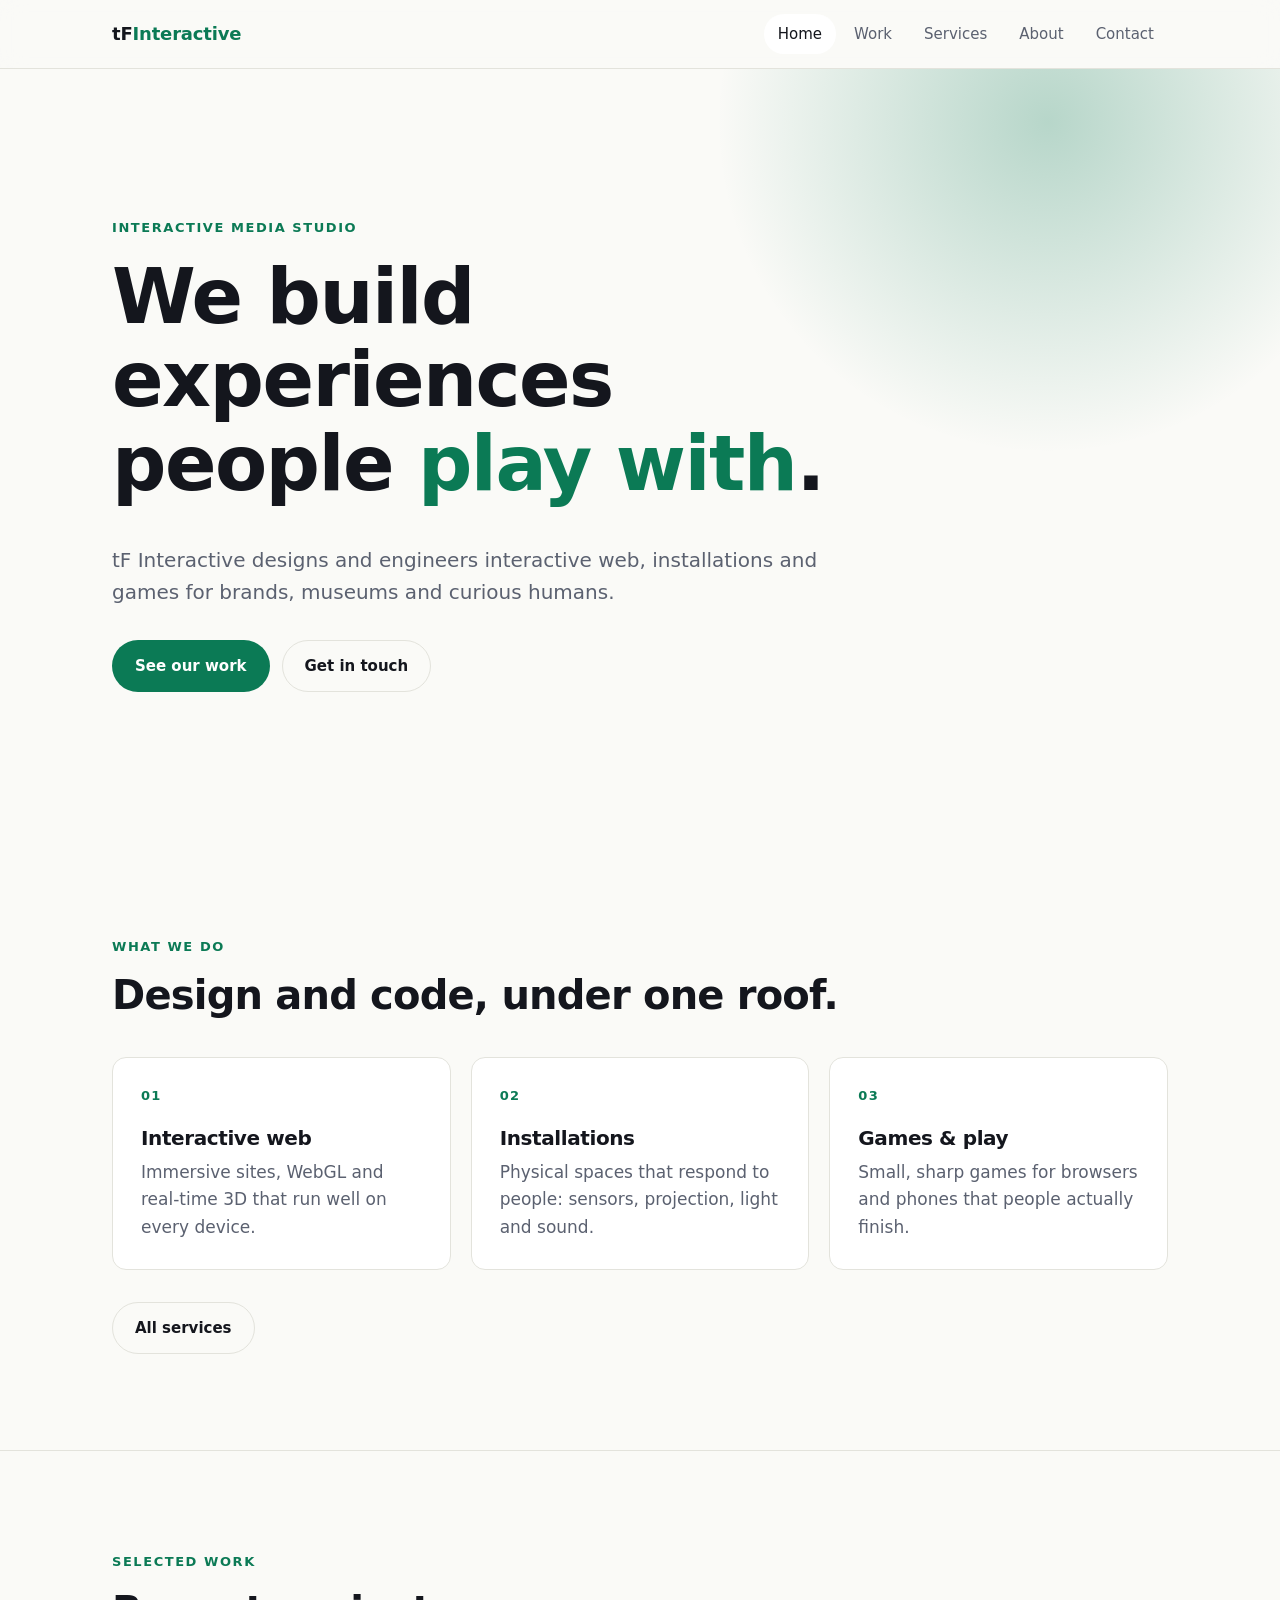
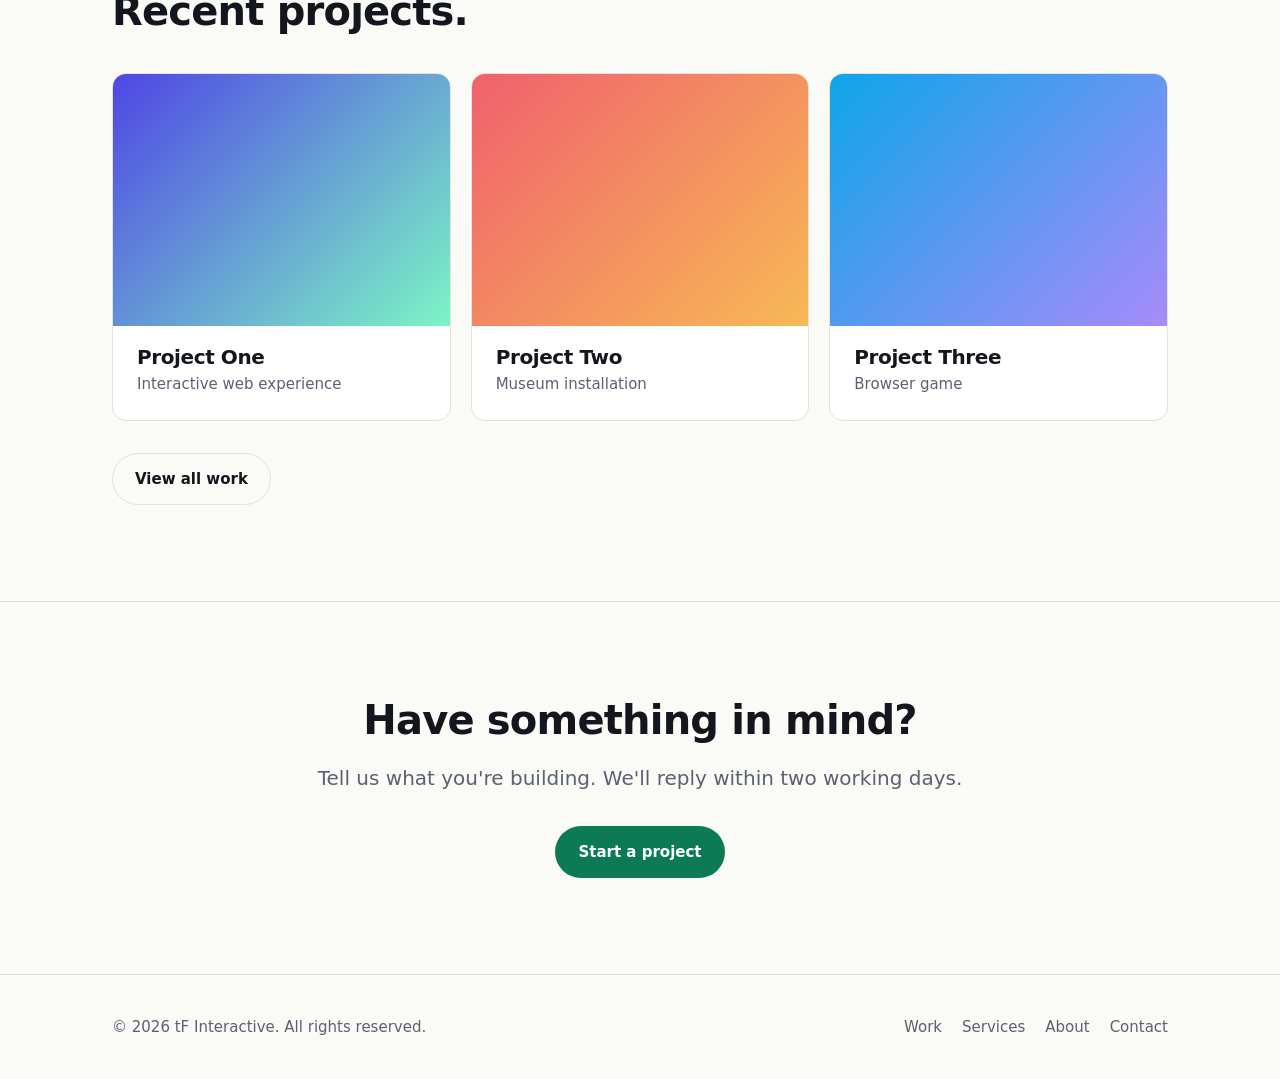
==== index.html @ cb9903c8 "Add five-page static website shell for interactive media company Home, Work, Services, About and Con" ====
<!DOCTYPE html>
<html lang="en">
<head>
  <meta charset="utf-8">
  <meta name="viewport" content="width=device-width, initial-scale=1">
  <title>Home — tF Interactive</title>
  <meta name="description" content="An interactive media studio building web, installation and game experiences.">
  <meta name="color-scheme" content="dark light">
  <link rel="stylesheet" href="css/styles.css">
  <script src="js/main.js" defer></script>
</head>
<body>
  <a class="skip-link" href="#main">Skip to content</a>

  <header class="site-header">
    <div class="container header-inner">
      <a class="brand" href="index.html">tF<span>Interactive</span></a>
      <button class="nav-toggle" type="button" aria-expanded="false" aria-controls="site-nav" aria-label="Toggle menu">
        <span></span><span></span>
      </button>
      <nav id="site-nav" class="site-nav" aria-label="Primary">
        <a href="index.html" aria-current="page">Home</a>
        <a href="work.html">Work</a>
        <a href="services.html">Services</a>
        <a href="about.html">About</a>
        <a href="contact.html">Contact</a>
      </nav>
    </div>
  </header>

  <main id="main">
    <section class="hero">
      <div class="container">
        <span class="eyebrow">Interactive media studio</span>
        <h1>We build experiences people <em>play with</em>.</h1>
        <p class="lead">tF Interactive designs and engineers interactive web, installations and games for brands, museums and curious humans.</p>
        <div class="btn-row">
          <a class="btn" href="work.html">See our work</a>
          <a class="btn btn-ghost" href="contact.html">Get in touch</a>
        </div>
      </div>
    </section>

    <section class="section">
      <div class="container">
        <span class="eyebrow">What we do</span>
        <h2>Design and code, under one roof.</h2>
        <div class="grid">
          <article class="card reveal">
            <span class="num">01</span>
            <h3>Interactive web</h3>
            <p class="muted">Immersive sites, WebGL and real-time 3D that run well on every device.</p>
          </article>
          <article class="card reveal">
            <span class="num">02</span>
            <h3>Installations</h3>
            <p class="muted">Physical spaces that respond to people: sensors, projection, light and sound.</p>
          </article>
          <article class="card reveal">
            <span class="num">03</span>
            <h3>Games &amp; play</h3>
            <p class="muted">Small, sharp games for browsers and phones that people actually finish.</p>
          </article>
        </div>
        <div class="btn-row">
          <a class="btn btn-ghost" href="services.html">All services</a>
        </div>
      </div>
    </section>

    <section class="section">
      <div class="container">
        <span class="eyebrow">Selected work</span>
        <h2>Recent projects.</h2>
        <div class="grid">
          <a class="project reveal" href="#" data-category="web">
            <div class="project-thumb" style="--c1: #4f46e5; --c2: #7cf5c4"></div>
            <div class="project-body">
              <h3>Project One</h3>
              <p>Interactive web experience</p>
            </div>
          </a>
          <a class="project reveal" href="#" data-category="installation">
            <div class="project-thumb" style="--c1: #f0616d; --c2: #f7b955"></div>
            <div class="project-body">
              <h3>Project Two</h3>
              <p>Museum installation</p>
            </div>
          </a>
          <a class="project reveal" href="#" data-category="games">
            <div class="project-thumb" style="--c1: #0ea5e9; --c2: #a78bfa"></div>
            <div class="project-body">
              <h3>Project Three</h3>
              <p>Browser game</p>
            </div>
          </a>
        </div>
        <div class="btn-row">
          <a class="btn btn-ghost" href="work.html">View all work</a>
        </div>
      </div>
    </section>

    <section class="section cta">
      <div class="container reveal">
        <h2>Have something in mind?</h2>
        <p class="lead">Tell us what you're building. We'll reply within two working days.</p>
        <div class="btn-row">
          <a class="btn" href="contact.html">Start a project</a>
        </div>
      </div>
    </section>
  </main>

  <footer class="site-footer">
    <div class="container footer-inner">
      <span>&copy; <span data-year>2026</span> tF Interactive. All rights reserved.</span>
      <nav class="footer-links" aria-label="Footer">
        <a href="work.html">Work</a>
        <a href="services.html">Services</a>
        <a href="about.html">About</a>
        <a href="contact.html">Contact</a>
      </nav>
    </div>
  </footer>
</body>
</html>
---- css/styles.css ----
/* ---------- Tokens ---------- */
:root {
  --bg: #0b0c10;
  --surface: #14161d;
  --border: #262a36;
  --text: #eceef4;
  --muted: #9aa1b2;
  --accent: #7cf5c4;
  --accent-ink: #06261a;
  --radius: 14px;
  --max: 1120px;
  --gutter: clamp(1rem, 4vw, 2rem);
  --font: system-ui, -apple-system, "Segoe UI", Roboto, "Helvetica Neue", Arial, sans-serif;
}

@media (prefers-color-scheme: light) {
  :root {
    --bg: #fafaf7;
    --surface: #ffffff;
    --border: #e3e3dc;
    --text: #14161d;
    --muted: #5b6170;
    --accent: #0b7a55;
    --accent-ink: #ffffff;
  }
}

/* ---------- Base ---------- */
*,
*::before,
*::after { box-sizing: border-box; }

html { scroll-behavior: smooth; }

body {
  margin: 0;
  min-height: 100vh;
  display: flex;
  flex-direction: column;
  background: var(--bg);
  color: var(--text);
  font-family: var(--font);
  font-size: 1.0625rem;
  line-height: 1.6;
  -webkit-font-smoothing: antialiased;
}

main { flex: 1; }

h1, h2, h3 {
  margin: 0 0 0.5em;
  line-height: 1.1;
  letter-spacing: -0.02em;
  text-wrap: balance;
}
h1 { font-size: clamp(2.5rem, 7vw, 4.75rem); font-weight: 700; }
h2 { font-size: clamp(1.75rem, 4vw, 2.5rem); font-weight: 650; }
h3 { font-size: 1.25rem; font-weight: 600; }

p { margin: 0 0 1em; }
a { color: inherit; }
img { max-width: 100%; display: block; }

:focus-visible {
  outline: 2px solid var(--accent);
  outline-offset: 3px;
  border-radius: 4px;
}

.container {
  width: 100%;
  max-width: var(--max);
  margin-inline: auto;
  padding-inline: var(--gutter);
}

.section { padding-block: clamp(3rem, 8vw, 6rem); }
.section + .section { border-top: 1px solid var(--border); }

.eyebrow {
  display: inline-block;
  margin-bottom: 1rem;
  color: var(--accent);
  font-size: 0.8125rem;
  font-weight: 600;
  letter-spacing: 0.12em;
  text-transform: uppercase;
}

.lead {
  max-width: 60ch;
  color: var(--muted);
  font-size: clamp(1.0625rem, 2vw, 1.25rem);
}

.muted { color: var(--muted); }

.skip-link {
  position: absolute;
  left: -9999px;
  top: 0.5rem;
  padding: 0.5rem 1rem;
  background: var(--accent);
  color: var(--accent-ink);
  border-radius: 8px;
  z-index: 100;
}
.skip-link:focus { left: 0.5rem; }

/* ---------- Header / nav ---------- */
.site-header {
  position: sticky;
  top: 0;
  z-index: 50;
  background: color-mix(in srgb, var(--bg) 85%, transparent);
  backdrop-filter: blur(12px);
  border-bottom: 1px solid var(--border);
}

.header-inner {
  display: flex;
  align-items: center;
  justify-content: space-between;
  min-height: 4.25rem;
}

.brand {
  font-size: 1.125rem;
  font-weight: 700;
  letter-spacing: -0.01em;
  text-decoration: none;
}
.brand span { color: var(--accent); }

.site-nav {
  display: flex;
  align-items: center;
  gap: 0.25rem;
}

.site-nav a {
  padding: 0.5rem 0.875rem;
  border-radius: 999px;
  color: var(--muted);
  font-size: 0.9375rem;
  font-weight: 500;
  text-decoration: none;
  transition: color 0.15s, background-color 0.15s;
}
.site-nav a:hover { color: var(--text); }
.site-nav a[aria-current="page"] {
  color: var(--text);
  background: var(--surface);
}

.nav-toggle {
  display: none;
  width: 2.75rem;
  height: 2.75rem;
  padding: 0;
  background: none;
  border: 1px solid var(--border);
  border-radius: 10px;
  cursor: pointer;
}
.nav-toggle span {
  display: block;
  width: 1.125rem;
  height: 2px;
  margin: 5px auto;
  background: var(--text);
  transition: transform 0.2s;
}
.nav-toggle[aria-expanded="true"] span:first-child { transform: translateY(3.5px) rotate(45deg); }
.nav-toggle[aria-expanded="true"] span:last-child { transform: translateY(-3.5px) rotate(-45deg); }

@media (max-width: 720px) {
  .nav-toggle { display: block; }
  .site-nav {
    display: none;
    position: absolute;
    inset: 100% 0 auto 0;
    flex-direction: column;
    align-items: stretch;
    padding: 0.75rem var(--gutter) 1.25rem;
    background: var(--bg);
    border-bottom: 1px solid var(--border);
  }
  .site-nav.is-open { display: flex; }
  .site-nav a { padding: 0.875rem 1rem; border-radius: 10px; font-size: 1.0625rem; }
}

/* ---------- Buttons ---------- */
.btn {
  display: inline-flex;
  align-items: center;
  gap: 0.5rem;
  padding: 0.8125rem 1.375rem;
  border: 1px solid transparent;
  border-radius: 999px;
  background: var(--accent);
  color: var(--accent-ink);
  font: inherit;
  font-size: 0.9375rem;
  font-weight: 600;
  text-decoration: none;
  cursor: pointer;
  transition: transform 0.15s, filter 0.15s;
}
.btn:hover { transform: translateY(-1px); filter: brightness(1.08); }
.btn-ghost {
  background: transparent;
  border-color: var(--border);
  color: var(--text);
}

.btn-row { display: flex; flex-wrap: wrap; gap: 0.75rem; margin-top: 2rem; }

/* ---------- Hero ---------- */
.hero {
  position: relative;
  overflow: hidden;
  padding-block: clamp(4rem, 12vw, 9rem);
}
.hero::before {
  content: "";
  position: absolute;
  inset: -40% -10% auto auto;
  width: min(70vw, 720px);
  aspect-ratio: 1;
  background: radial-gradient(circle, color-mix(in srgb, var(--accent) 28%, transparent), transparent 65%);
  pointer-events: none;
}
.hero > .container { position: relative; }
.hero h1 { max-width: 16ch; }
.hero h1 em { font-style: normal; color: var(--accent); }

.page-hero { padding-block: clamp(3rem, 8vw, 5.5rem) clamp(2rem, 5vw, 3.5rem); }
.page-hero h1 { font-size: clamp(2.25rem, 6vw, 3.75rem); }

/* ---------- Grids & cards ---------- */
.grid {
  display: grid;
  gap: 1.25rem;
  grid-template-columns: repeat(auto-fit, minmax(min(100%, 17.5rem), 1fr));
  margin-top: 2.5rem;
}

.card {
  padding: 1.75rem;
  background: var(--surface);
  border: 1px solid var(--border);
  border-radius: var(--radius);
}
.card p:last-child { margin-bottom: 0; }
.card .num {
  display: block;
  margin-bottom: 1.25rem;
  color: var(--accent);
  font-size: 0.8125rem;
  font-weight: 600;
  letter-spacing: 0.1em;
}

.stats { text-align: left; }
.stat strong {
  display: block;
  font-size: clamp(2rem, 5vw, 3rem);
  font-weight: 700;
  letter-spacing: -0.03em;
  line-height: 1;
}
.stat span { color: var(--muted); font-size: 0.9375rem; }

/* ---------- Work ---------- */
.filters { display: flex; flex-wrap: wrap; gap: 0.5rem; margin-top: 2rem; }
.filter {
  padding: 0.5rem 1rem;
  background: transparent;
  border: 1px solid var(--border);
  border-radius: 999px;
  color: var(--muted);
  font: inherit;
  font-size: 0.875rem;
  font-weight: 500;
  cursor: pointer;
}
.filter[aria-pressed="true"] {
  background: var(--text);
  border-color: var(--text);
  color: var(--bg);
}

.project {
  display: block;
  overflow: hidden;
  background: var(--surface);
  border: 1px solid var(--border);
  border-radius: var(--radius);
  text-decoration: none;
  transition: transform 0.2s, border-color 0.2s;
}
.project:hover { transform: translateY(-4px); border-color: var(--accent); }
.project[hidden] { display: none; }

.project-thumb {
  aspect-ratio: 4 / 3;
  background: linear-gradient(135deg, var(--c1, #4f46e5), var(--c2, #7cf5c4));
}
.project-body { padding: 1.25rem 1.5rem 1.5rem; }
.project-body h3 { margin-bottom: 0.25rem; }
.project-body p { margin: 0; color: var(--muted); font-size: 0.9375rem; }

/* ---------- Team ---------- */
.avatar {
  width: 4rem;
  height: 4rem;
  margin-bottom: 1.25rem;
  border-radius: 50%;
  background: linear-gradient(135deg, var(--c1, #4f46e5), var(--c2, #7cf5c4));
}

/* ---------- Split layout ---------- */
.split {
  display: grid;
  gap: clamp(2rem, 6vw, 5rem);
  grid-template-columns: repeat(auto-fit, minmax(min(100%, 20rem), 1fr));
  align-items: start;
}

.list-plain { margin: 0; padding: 0; list-style: none; }
.list-plain li { padding-block: 0.875rem; border-bottom: 1px solid var(--border); }
.list-plain li:first-child { border-top: 1px solid var(--border); }

/* ---------- Form ---------- */
.form { display: grid; gap: 1.25rem; }
.field { display: grid; gap: 0.375rem; }
.field label { font-size: 0.875rem; font-weight: 600; }

.field input,
.field select,
.field textarea {
  width: 100%;
  padding: 0.8125rem 1rem;
  background: var(--surface);
  border: 1px solid var(--border);
  border-radius: 10px;
  color: var(--text);
  font: inherit;
}
.field textarea { min-height: 9rem; resize: vertical; }
.field input:focus,
.field select:focus,
.field textarea:focus { outline: 2px solid var(--accent); outline-offset: 1px; }
.field [aria-invalid="true"] { border-color: #f0616d; }
.field .error { min-height: 1.25em; color: #f0616d; font-size: 0.8125rem; }

.form-status { margin: 0; font-weight: 600; color: var(--accent); }

/* ---------- CTA & footer ---------- */
.cta { text-align: center; }
.cta .lead { margin-inline: auto; }
.cta .btn-row { justify-content: center; }

.site-footer {
  padding-block: 2.5rem;
  border-top: 1px solid var(--border);
  color: var(--muted);
  font-size: 0.9375rem;
}
.footer-inner {
  display: flex;
  flex-wrap: wrap;
  align-items: center;
  justify-content: space-between;
  gap: 1rem 2rem;
}
.footer-links { display: flex; flex-wrap: wrap; gap: 1.25rem; }
.footer-links a { text-decoration: none; }
.footer-links a:hover { color: var(--text); }

/* ---------- Scroll reveal (only when JS is running) ---------- */
.js .reveal {
  opacity: 0;
  transform: translateY(16px);
  transition: opacity 0.6s ease, transform 0.6s ease;
}
.js .reveal.is-visible { opacity: 1; transform: none; }

@media (prefers-reduced-motion: reduce) {
  html { scroll-behavior: auto; }
  *, *::before, *::after { transition: none !important; }
  .js .reveal { opacity: 1; transform: none; }
}
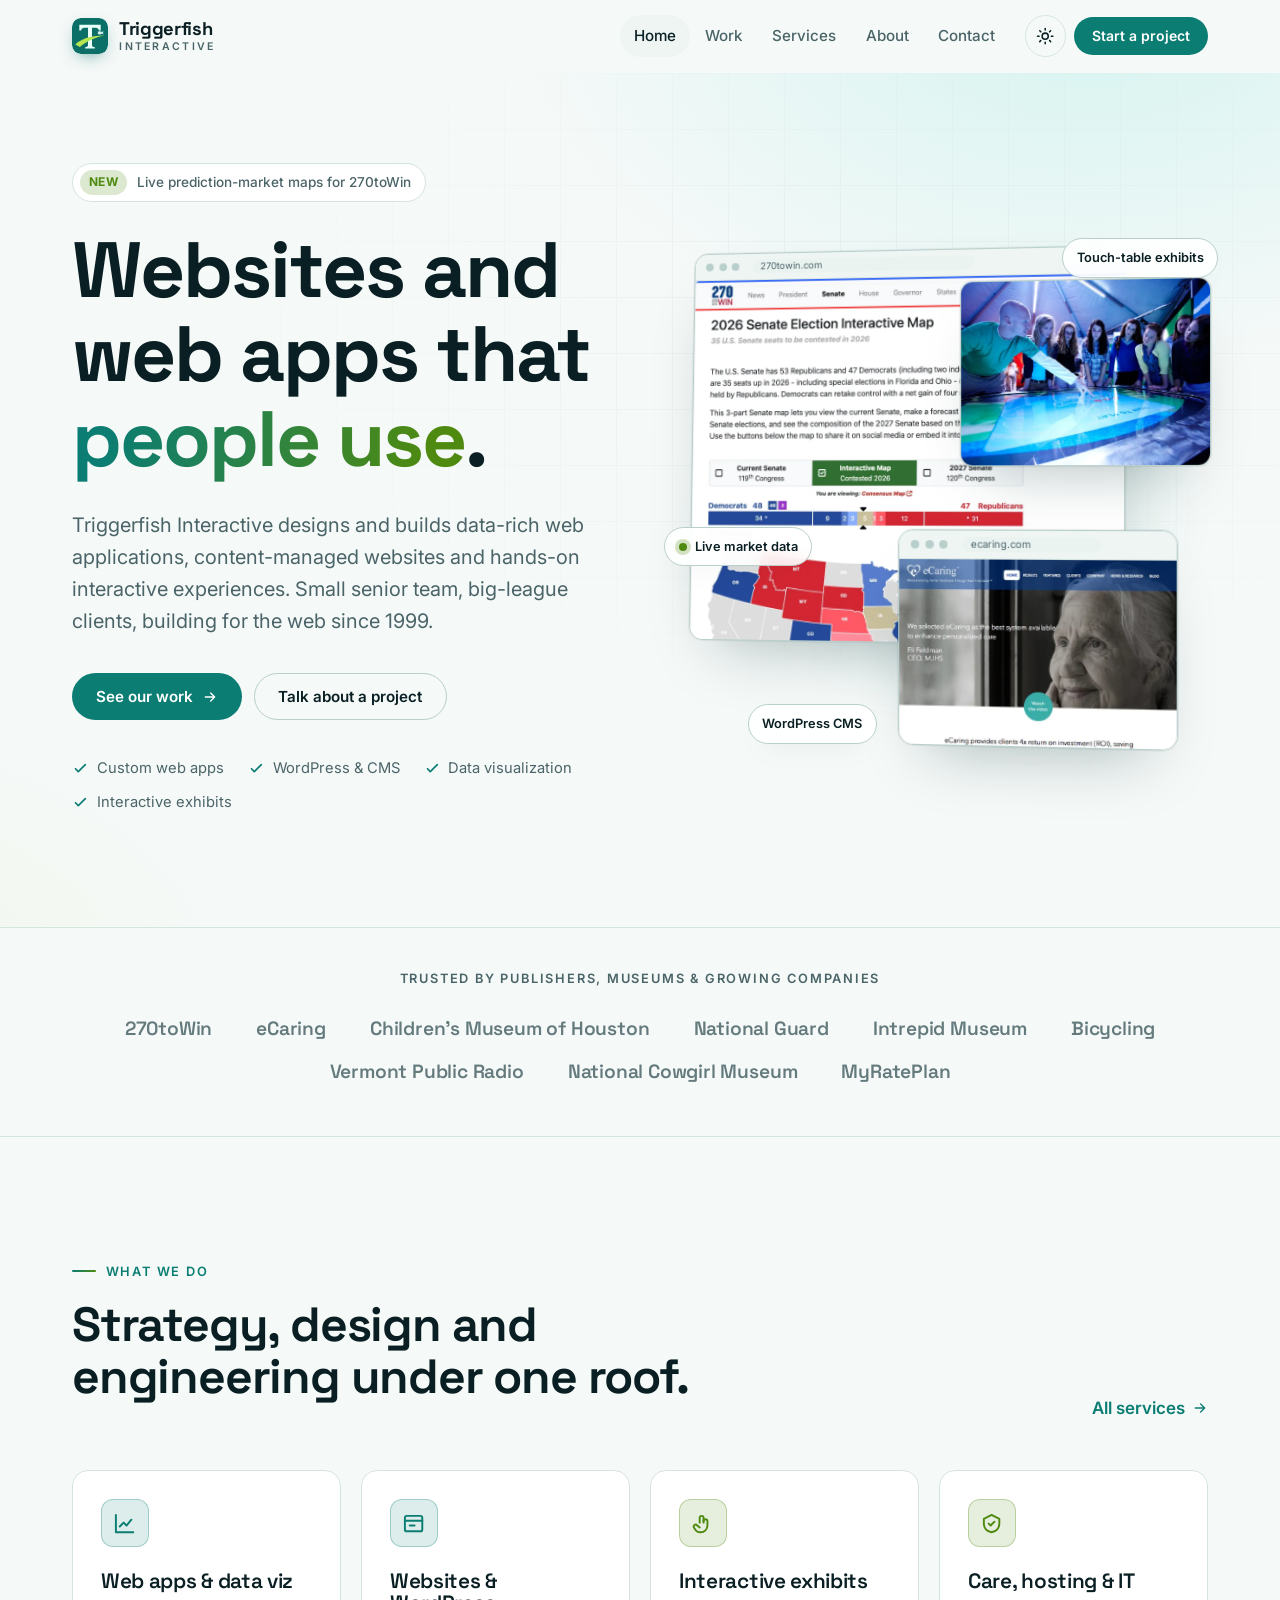
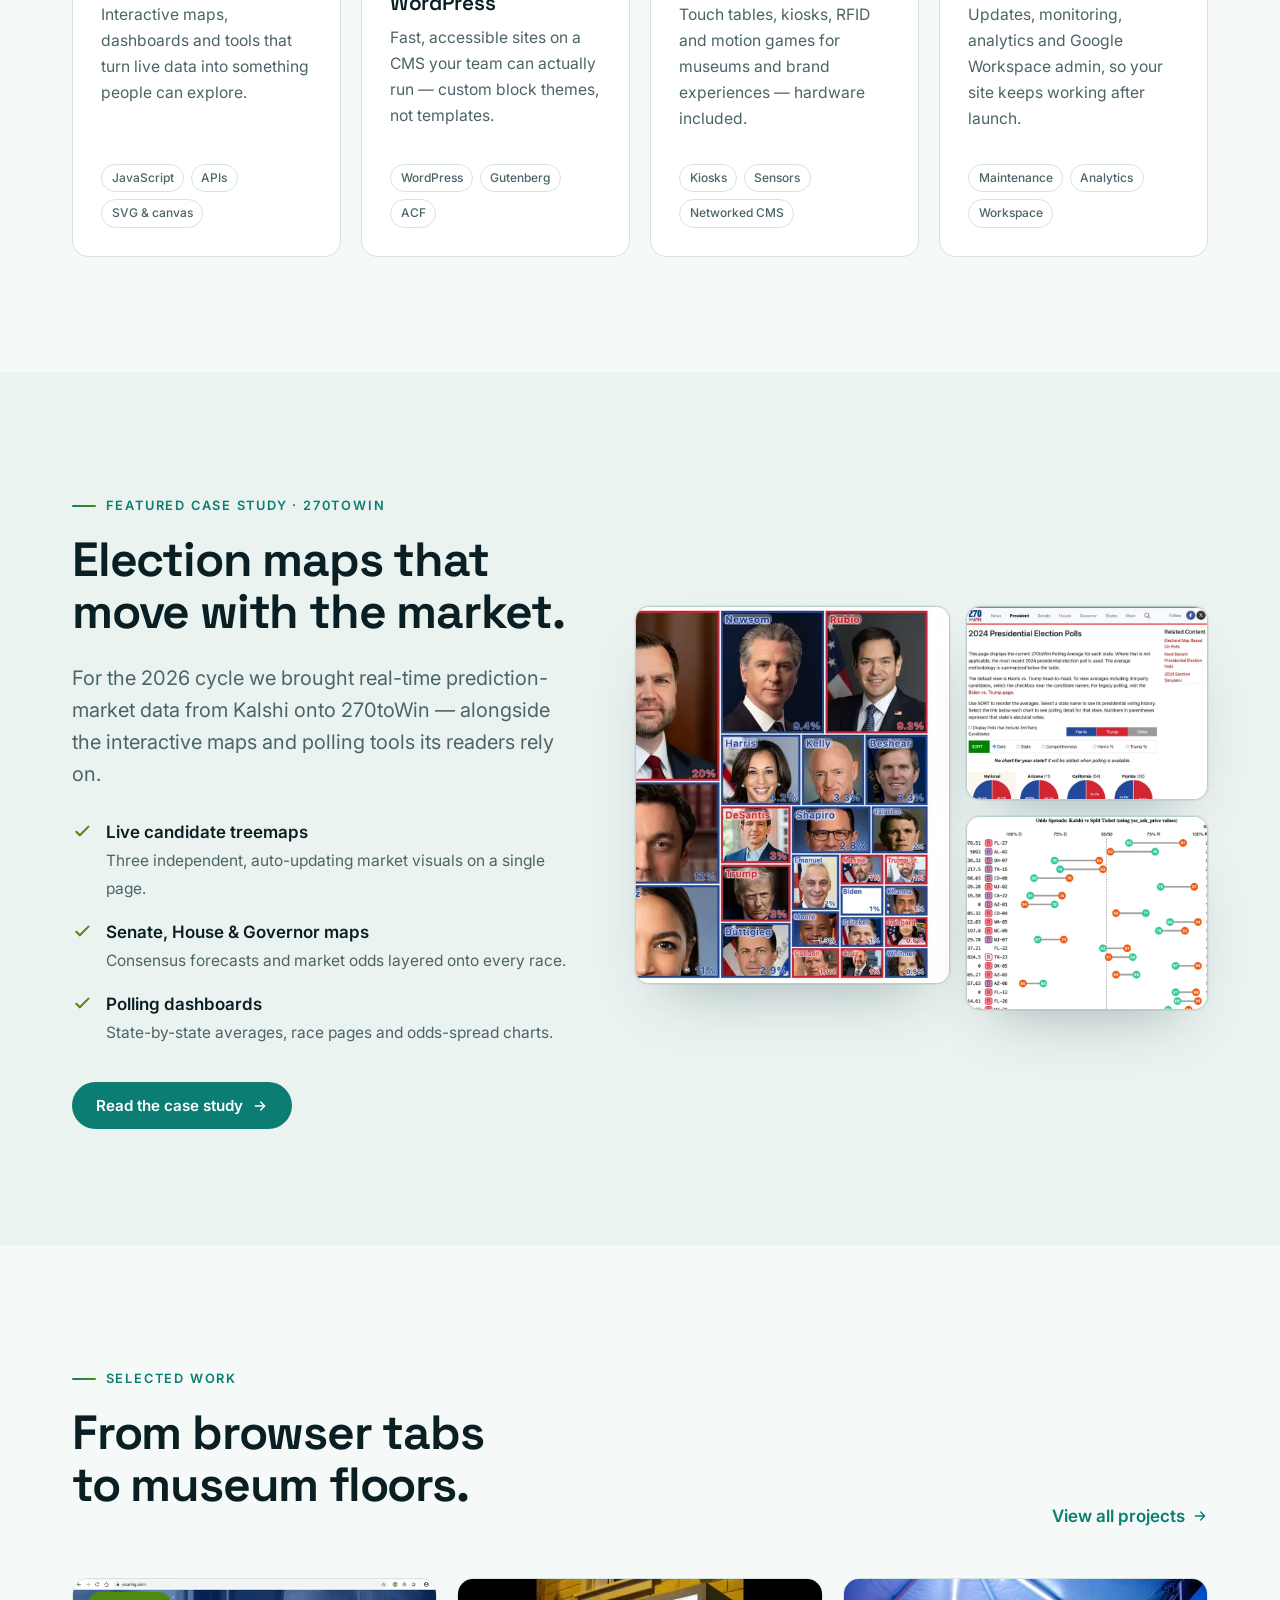
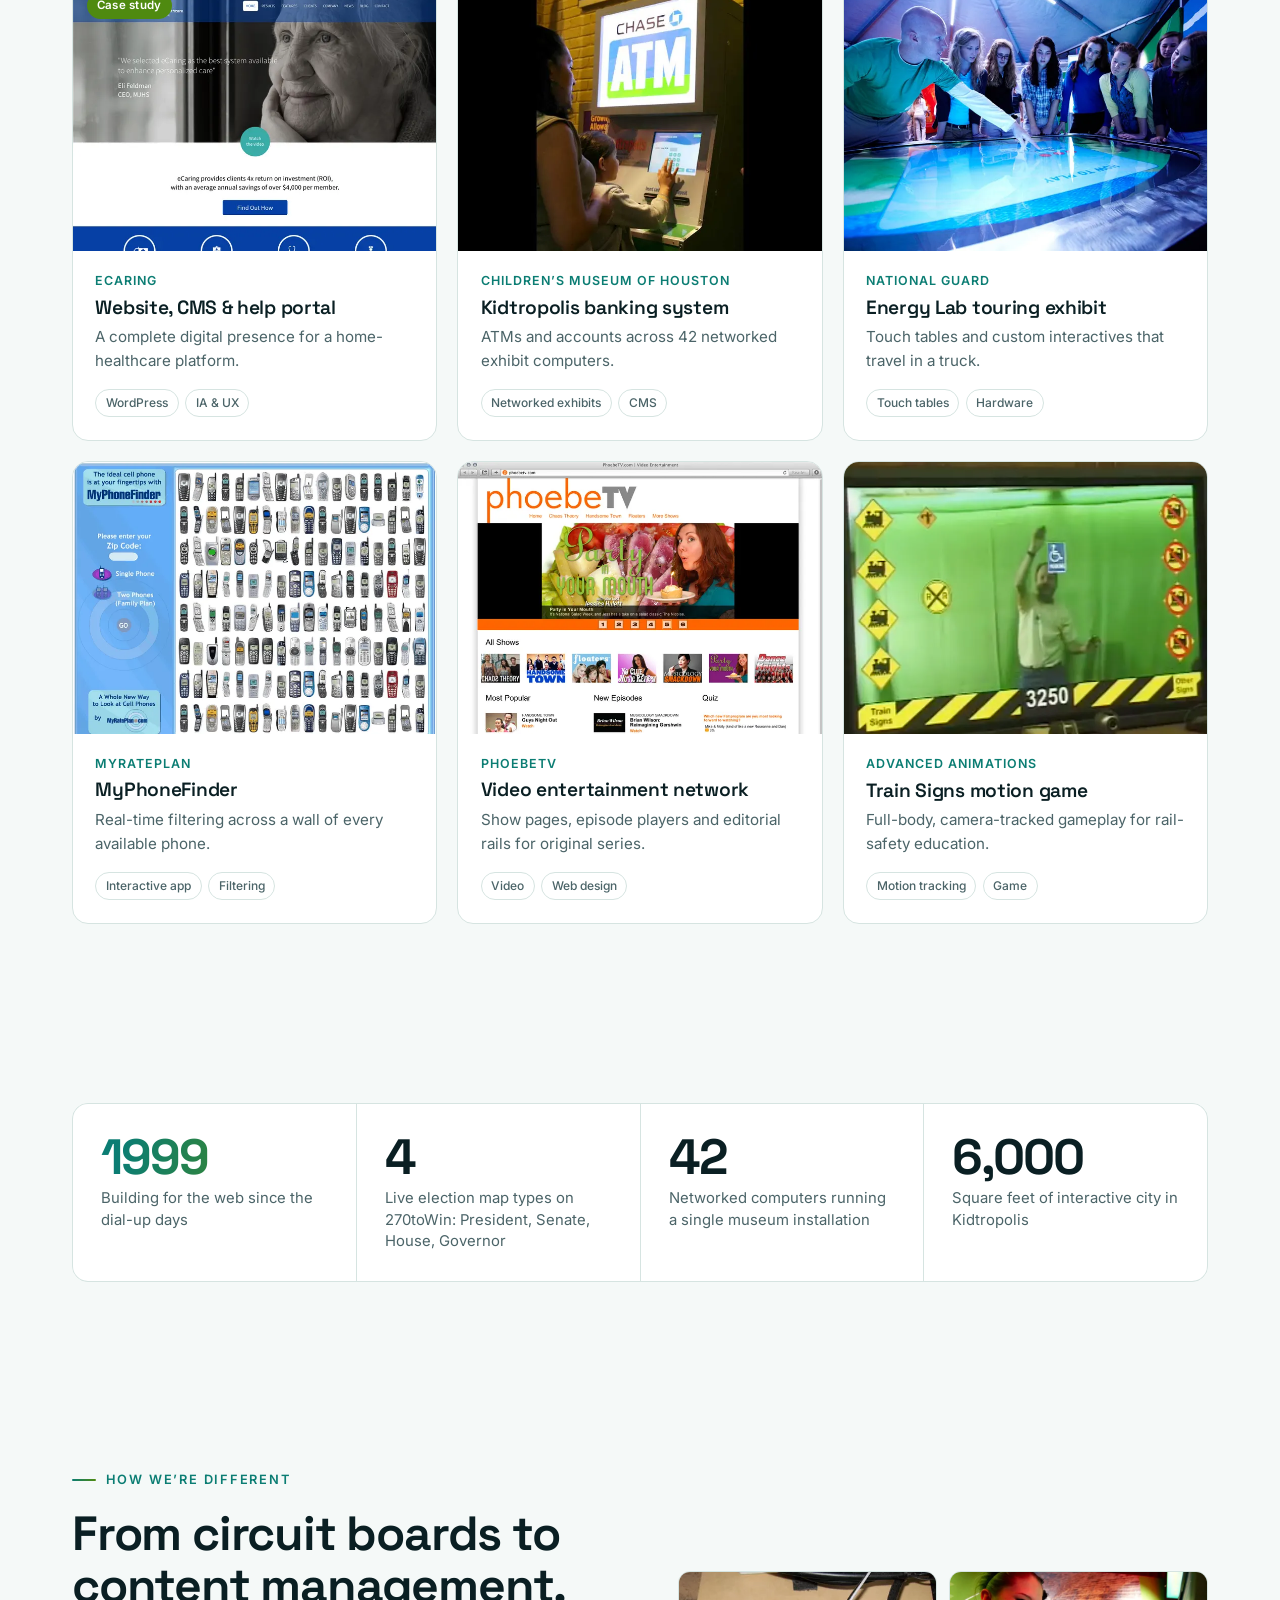
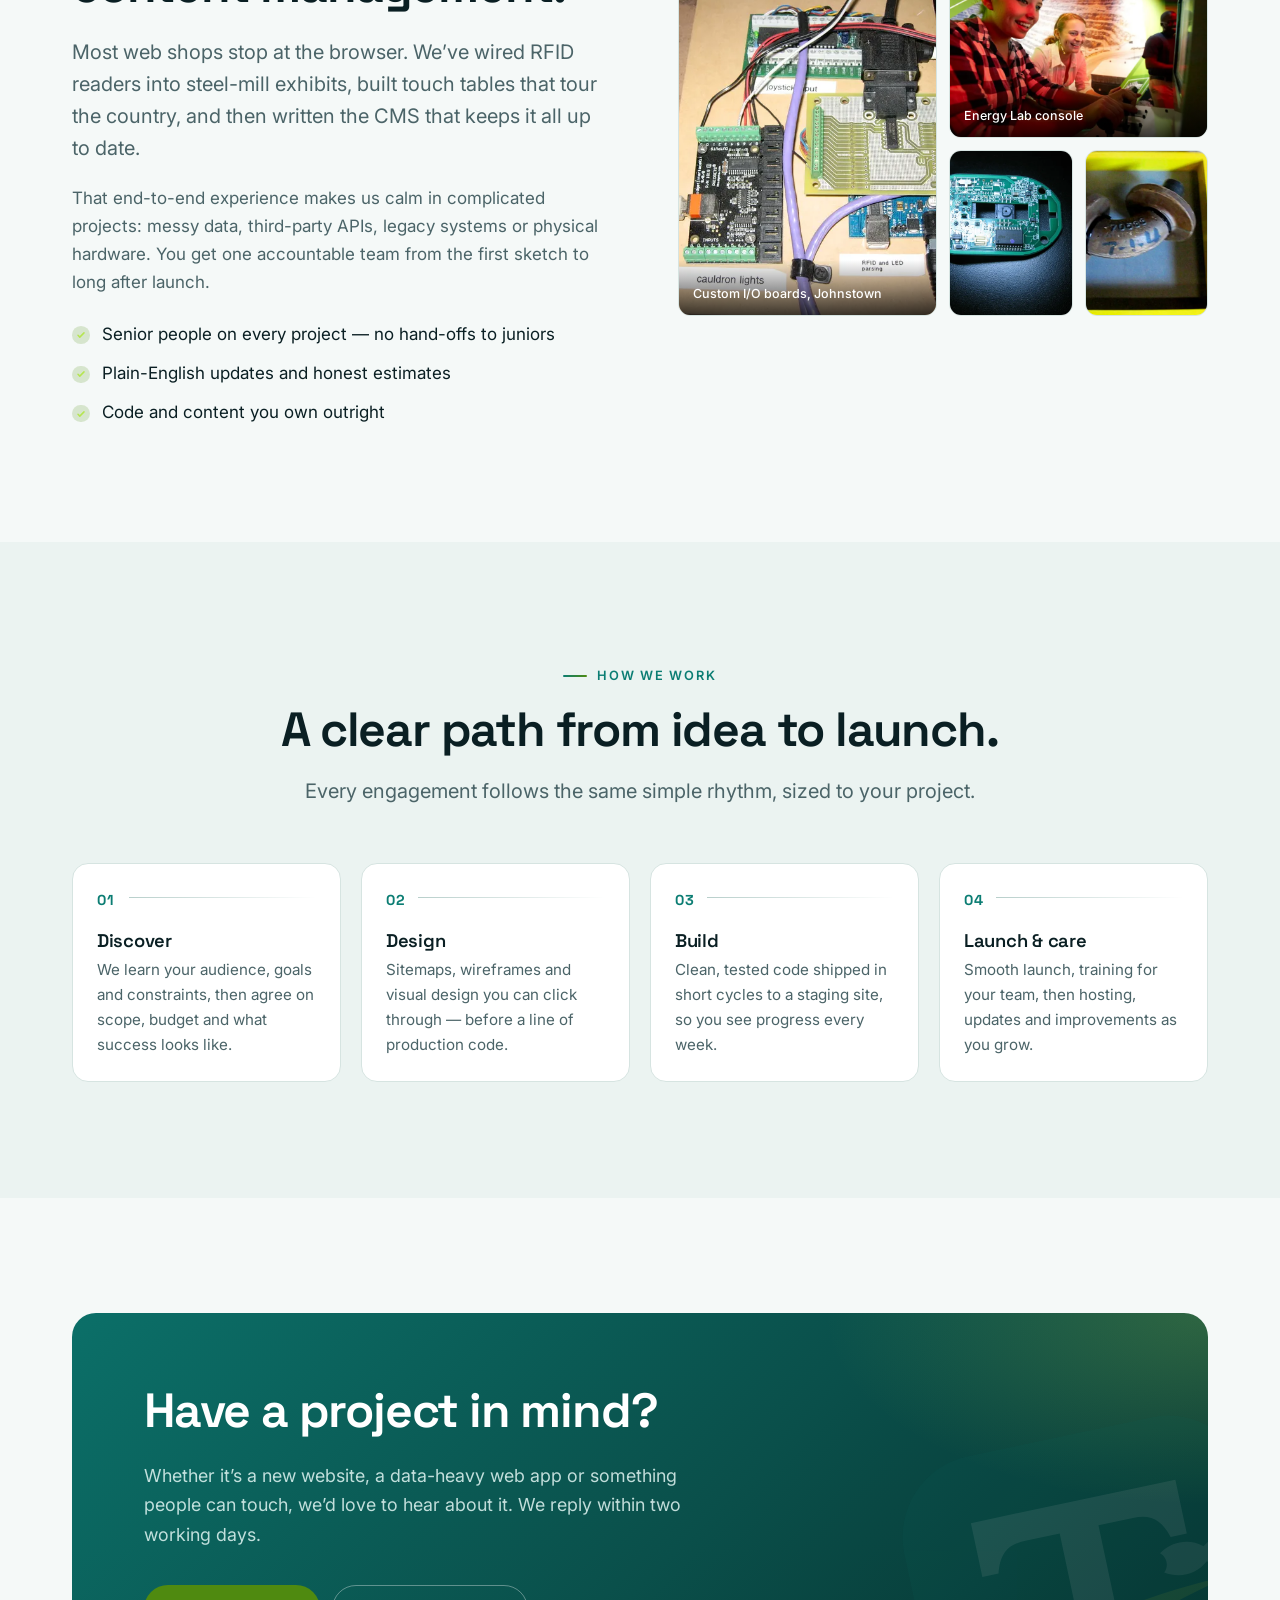
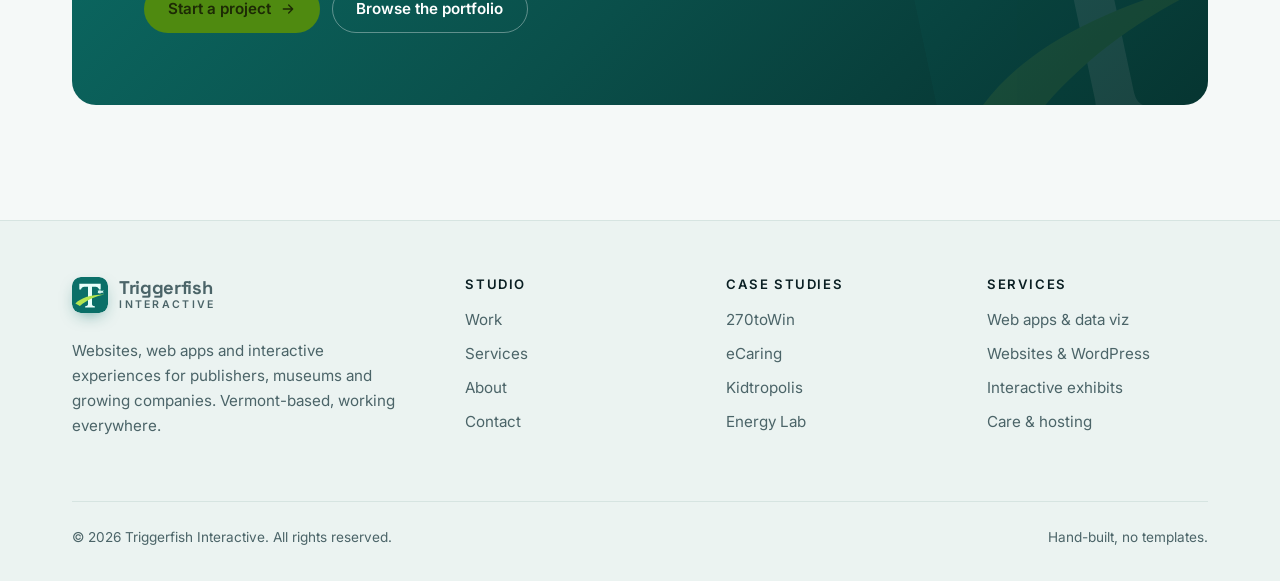
==== commit b8b36c6c: "Build Triggerfish Interactive promotional website Replace the placeholder shell with a full portfoli" ====
--- a/index.html
+++ b/index.html
@@ -3,10 +3,23 @@
 <head>
   <meta charset="utf-8">
   <meta name="viewport" content="width=device-width, initial-scale=1">
-  <title>Home — tF Interactive</title>
-  <meta name="description" content="An interactive media studio building web, installation and game experiences.">
+  <title>Triggerfish Interactive — Web development & interactive studio</title>
+  <meta name="description" content="Triggerfish Interactive builds websites, web applications, data visualizations and interactive exhibits. Trusted by 270toWin, eCaring, the Children's Museum of Houston and more since 1999.">
   <meta name="color-scheme" content="dark light">
+  <meta name="theme-color" content="#061418">
+  <meta property="og:type" content="website">
+  <meta property="og:title" content="Triggerfish Interactive — Web development & interactive studio">
+  <meta property="og:description" content="Websites, web apps, data visualization and interactive exhibits. Building for the web since 1999.">
+  <meta property="og:image" content="img/og-image.png">
+  <meta name="twitter:card" content="summary_large_image">
+  <link rel="icon" href="img/favicon.svg" type="image/svg+xml">
+  <link rel="apple-touch-icon" href="img/apple-touch-icon.png">
+  <link rel="preconnect" href="https://fonts.googleapis.com">
+  <link rel="preconnect" href="https://fonts.gstatic.com" crossorigin>
+  <link rel="stylesheet" href="https://fonts.googleapis.com/css2?family=Inter:wght@400;500;600;700&family=Space+Grotesk:wght@500;600;700&display=swap">
   <link rel="stylesheet" href="css/styles.css">
+  <script>try{var t=localStorage.getItem('tf-theme');if(t)document.documentElement.dataset.theme=t}catch(e){}</script>
+  <script src="js/projects.js" defer></script>
   <script src="js/main.js" defer></script>
 </head>
 <body>
@@ -14,10 +27,10 @@
 
   <header class="site-header">
     <div class="container header-inner">
-      <a class="brand" href="index.html">tF<span>Interactive</span></a>
-      <button class="nav-toggle" type="button" aria-expanded="false" aria-controls="site-nav" aria-label="Toggle menu">
-        <span></span><span></span>
-      </button>
+      <a class="brand" href="index.html" aria-label="Triggerfish Interactive home">
+        <img class="brand-mark" src="img/favicon.svg" alt="" width="36" height="36">
+        <span class="brand-text"><span class="brand-name">Triggerfish</span><span class="brand-sub">Interactive</span></span>
+      </a>
       <nav id="site-nav" class="site-nav" aria-label="Primary">
         <a href="index.html" aria-current="page">Home</a>
         <a href="work.html">Work</a>
@@ -25,102 +38,367 @@
         <a href="about.html">About</a>
         <a href="contact.html">Contact</a>
       </nav>
+      <div class="header-actions">
+        <button class="icon-btn theme-toggle" type="button" aria-label="Toggle color theme">
+          <svg class="icon-moon" viewBox="0 0 24 24" fill="none" stroke="currentColor" stroke-width="2" stroke-linecap="round" stroke-linejoin="round" aria-hidden="true"><path d="M21 12.8A9 9 0 1 1 11.2 3a7 7 0 0 0 9.8 9.8z"/></svg>
+          <svg class="icon-sun" viewBox="0 0 24 24" fill="none" stroke="currentColor" stroke-width="2" stroke-linecap="round" stroke-linejoin="round" aria-hidden="true"><circle cx="12" cy="12" r="4"/><path d="M12 2v2M12 20v2M4.9 4.9l1.4 1.4M17.7 17.7l1.4 1.4M2 12h2M20 12h2M4.9 19.1l1.4-1.4M17.7 6.3l1.4-1.4"/></svg>
+        </button>
+        <a class="btn btn-sm header-cta" href="contact.html">Start a project</a>
+        <button class="icon-btn nav-toggle" type="button" aria-expanded="false" aria-controls="site-nav" aria-label="Menu">
+          <span></span><span></span>
+        </button>
+      </div>
     </div>
   </header>
 
   <main id="main">
+    <!-- Hero -->
     <section class="hero">
-      <div class="container">
-        <span class="eyebrow">Interactive media studio</span>
-        <h1>We build experiences people <em>play with</em>.</h1>
-        <p class="lead">tF Interactive designs and engineers interactive web, installations and games for brands, museums and curious humans.</p>
+      <div class="hero-bg" aria-hidden="true"></div>
+      <div class="container hero-grid">
+        <div>
+          <span class="hero-badge"><b>NEW</b> Live prediction-market maps for 270toWin</span>
+          <h1>Websites and web apps that <span class="text-gradient">people use</span>.</h1>
+          <p class="lead">Triggerfish Interactive designs and builds data-rich web applications, content-managed websites and hands-on interactive experiences. Small senior team, big-league clients, building for the web since 1999.</p>
+          <div class="btn-row">
+            <a class="btn" href="work.html">See our work
+              <svg viewBox="0 0 24 24" fill="none" stroke="currentColor" stroke-width="2" stroke-linecap="round" stroke-linejoin="round" aria-hidden="true"><path d="M5 12h14M13 6l6 6-6 6"/></svg>
+            </a>
+            <a class="btn btn-ghost" href="contact.html">Talk about a project</a>
+          </div>
+          <ul class="hero-points">
+            <li><svg viewBox="0 0 24 24" fill="none" stroke="currentColor" stroke-width="2.4" stroke-linecap="round" stroke-linejoin="round" aria-hidden="true"><path d="M5 12.5l4 4 10-10"/></svg>Custom web apps</li>
+            <li><svg viewBox="0 0 24 24" fill="none" stroke="currentColor" stroke-width="2.4" stroke-linecap="round" stroke-linejoin="round" aria-hidden="true"><path d="M5 12.5l4 4 10-10"/></svg>WordPress &amp; CMS</li>
+            <li><svg viewBox="0 0 24 24" fill="none" stroke="currentColor" stroke-width="2.4" stroke-linecap="round" stroke-linejoin="round" aria-hidden="true"><path d="M5 12.5l4 4 10-10"/></svg>Data visualization</li>
+            <li><svg viewBox="0 0 24 24" fill="none" stroke="currentColor" stroke-width="2.4" stroke-linecap="round" stroke-linejoin="round" aria-hidden="true"><path d="M5 12.5l4 4 10-10"/></svg>Interactive exhibits</li>
+          </ul>
+        </div>
+
+        <div class="hero-visual" aria-label="Examples of our work: a 270toWin prediction-market page, an Energy Lab touch table and the eCaring website">
+          <figure class="screen screen-main" data-depth="10">
+            <div class="screen-bar" aria-hidden="true"><i></i><i></i><i></i><span>270towin.com</span></div>
+            <img src="img/work/270-senate-map.webp" alt="270toWin 2026 Senate interactive map with Kalshi prediction-market odds" width="1006" height="1104">
+          </figure>
+          <figure class="screen screen-photo" data-depth="22">
+            <img src="img/work/energylab-crowd-card.webp" alt="Students gathered around an Energy Lab touch table" width="720" height="540">
+          </figure>
+          <figure class="screen screen-app" data-depth="34">
+            <div class="screen-bar" aria-hidden="true"><i></i><i></i><i></i><span>ecaring.com</span></div>
+            <img src="img/work/ecaring-home-card.webp" alt="eCaring website homepage" width="720" height="540">
+          </figure>
+          <span class="hero-chip c1"><span class="dot live"></span>Live market data</span>
+          <span class="hero-chip c2">Touch-table exhibits</span>
+          <span class="hero-chip c3">WordPress CMS</span>
+        </div>
+      </div>
+    </section>
+
+    <!-- Clients -->
+    <section class="clients" aria-label="Clients and collaborators">
+      <div class="container">
+        <p>Trusted by publishers, museums &amp; growing companies</p>
+        <ul class="client-list">
+          <li>270toWin</li>
+          <li>eCaring</li>
+          <li>Children’s Museum of Houston</li>
+          <li>National Guard</li>
+          <li>Intrepid Museum</li>
+          <li>Bicycling</li>
+          <li>Vermont Public Radio</li>
+          <li>National Cowgirl Museum</li>
+          <li>MyRatePlan</li>
+        </ul>
+      </div>
+    </section>
+
+    <!-- Services -->
+    <section class="section">
+      <div class="container">
+        <div class="section-head-row">
+          <div class="section-head">
+            <span class="eyebrow">What we do</span>
+            <h2>Strategy, design and engineering under one roof.</h2>
+          </div>
+          <a class="link-arrow" href="services.html">All services
+            <svg viewBox="0 0 24 24" fill="none" stroke="currentColor" stroke-width="2" stroke-linecap="round" stroke-linejoin="round" aria-hidden="true"><path d="M5 12h14M13 6l6 6-6 6"/></svg>
+          </a>
+        </div>
+        <div class="grid grid-4" data-stagger>
+          <article class="card service-card reveal">
+            <span class="icon-tile"><svg viewBox="0 0 24 24" fill="none" stroke="currentColor" stroke-width="2" stroke-linecap="round" stroke-linejoin="round" aria-hidden="true"><path d="M3 3v18h18"/><path d="M7 15l4-4 3 3 5-6"/></svg></span>
+            <h3>Web apps &amp; data viz</h3>
+            <p>Interactive maps, dashboards and tools that turn live data into something people can explore.</p>
+            <ul class="tags"><li>JavaScript</li><li>APIs</li><li>SVG &amp; canvas</li></ul>
+          </article>
+          <article class="card service-card reveal">
+            <span class="icon-tile"><svg viewBox="0 0 24 24" fill="none" stroke="currentColor" stroke-width="2" stroke-linecap="round" stroke-linejoin="round" aria-hidden="true"><rect x="3" y="4" width="18" height="16" rx="2"/><path d="M3 9h18M8 14h5"/></svg></span>
+            <h3>Websites &amp; WordPress</h3>
+            <p>Fast, accessible sites on a CMS your team can actually run — custom block themes, not templates.</p>
+            <ul class="tags"><li>WordPress</li><li>Gutenberg</li><li>ACF</li></ul>
+          </article>
+          <article class="card service-card reveal">
+            <span class="icon-tile lime"><svg viewBox="0 0 24 24" fill="none" stroke="currentColor" stroke-width="2" stroke-linecap="round" stroke-linejoin="round" aria-hidden="true"><path d="M9 11V6a2 2 0 1 1 4 0v5"/><path d="M13 9.5a2 2 0 1 1 4 0V14a7 7 0 0 1-7 7h-.5a6 6 0 0 1-5-2.7L3 16a2 2 0 0 1 3.2-2.3L9 16"/></svg></span>
+            <h3>Interactive exhibits</h3>
+            <p>Touch tables, kiosks, RFID and motion games for museums and brand experiences — hardware included.</p>
+            <ul class="tags"><li>Kiosks</li><li>Sensors</li><li>Networked CMS</li></ul>
+          </article>
+          <article class="card service-card reveal">
+            <span class="icon-tile lime"><svg viewBox="0 0 24 24" fill="none" stroke="currentColor" stroke-width="2" stroke-linecap="round" stroke-linejoin="round" aria-hidden="true"><path d="M12 3l8 4v5c0 5-3.5 8-8 9-4.5-1-8-4-8-9V7z"/><path d="M9 12l2 2 4-4"/></svg></span>
+            <h3>Care, hosting &amp; IT</h3>
+            <p>Updates, monitoring, analytics and Google Workspace admin, so your site keeps working after launch.</p>
+            <ul class="tags"><li>Maintenance</li><li>Analytics</li><li>Workspace</li></ul>
+          </article>
+        </div>
+      </div>
+    </section>
+
+    <!-- Featured case study -->
+    <section class="section section-alt">
+      <div class="container feature">
+        <div class="feature-copy reveal">
+          <span class="eyebrow">Featured case study · 270toWin</span>
+          <h2>Election maps that move with the market.</h2>
+          <p class="lead">For the 2026 cycle we brought real-time prediction-market data from Kalshi onto 270toWin — alongside the interactive maps and polling tools its readers rely on.</p>
+          <ul class="feature-list">
+            <li>
+              <svg viewBox="0 0 24 24" fill="none" stroke="currentColor" stroke-width="2.4" stroke-linecap="round" stroke-linejoin="round" aria-hidden="true"><path d="M5 12.5l4 4 10-10"/></svg>
+              <div><strong>Live candidate treemaps</strong><span>Three independent, auto-updating market visuals on a single page.</span></div>
+            </li>
+            <li>
+              <svg viewBox="0 0 24 24" fill="none" stroke="currentColor" stroke-width="2.4" stroke-linecap="round" stroke-linejoin="round" aria-hidden="true"><path d="M5 12.5l4 4 10-10"/></svg>
+              <div><strong>Senate, House &amp; Governor maps</strong><span>Consensus forecasts and market odds layered onto every race.</span></div>
+            </li>
+            <li>
+              <svg viewBox="0 0 24 24" fill="none" stroke="currentColor" stroke-width="2.4" stroke-linecap="round" stroke-linejoin="round" aria-hidden="true"><path d="M5 12.5l4 4 10-10"/></svg>
+              <div><strong>Polling dashboards</strong><span>State-by-state averages, race pages and odds-spread charts.</span></div>
+            </li>
+          </ul>
+          <div class="btn-row">
+            <a class="btn" href="work/270towin.html">Read the case study
+              <svg viewBox="0 0 24 24" fill="none" stroke="currentColor" stroke-width="2" stroke-linecap="round" stroke-linejoin="round" aria-hidden="true"><path d="M5 12h14M13 6l6 6-6 6"/></svg>
+            </a>
+          </div>
+        </div>
+        <div class="feature-media reveal">
+          <figure class="fm-a"><img src="img/work/270-president-markets-card.webp" alt="2028 presidential nominee prediction markets on 270toWin" width="720" height="540" loading="lazy"></figure>
+          <figure class="fm-b"><img src="img/work/270-polls-card.webp" alt="270toWin state polling averages" width="720" height="540" loading="lazy"></figure>
+          <figure class="fm-c"><img src="img/work/270-dumbbell-card.webp" alt="Odds spread chart comparing Kalshi prices to forecaster ratings" width="720" height="540" loading="lazy"></figure>
+        </div>
+      </div>
+    </section>
+
+    <!-- Selected work -->
+    <section class="section">
+      <div class="container">
+        <div class="section-head-row">
+          <div class="section-head">
+            <span class="eyebrow">Selected work</span>
+            <h2>From browser tabs to museum floors.</h2>
+          </div>
+          <a class="link-arrow" href="work.html">View all projects
+            <svg viewBox="0 0 24 24" fill="none" stroke="currentColor" stroke-width="2" stroke-linecap="round" stroke-linejoin="round" aria-hidden="true"><path d="M5 12h14M13 6l6 6-6 6"/></svg>
+          </a>
+        </div>
+        <div class="grid grid-3" data-stagger>
+          <a class="project reveal" href="work.html#ecaring" data-project="ecaring">
+            <div class="project-thumb"><img src="img/work/ecaring-site-card.webp" alt="" width="720" height="540" loading="lazy"><span class="badge case">Case study</span></div>
+            <div class="project-body">
+              <span class="client">eCaring</span>
+              <h3>Website, CMS &amp; help portal</h3>
+              <p>A complete digital presence for a home-healthcare platform.</p>
+              <ul class="tags"><li>WordPress</li><li>IA &amp; UX</li></ul>
+            </div>
+          </a>
+          <a class="project reveal" href="work.html#kidtropolis" data-project="kidtropolis">
+            <div class="project-thumb"><img src="img/work/kidtropolis-atm-card.webp" alt="" width="720" height="540" loading="lazy"></div>
+            <div class="project-body">
+              <span class="client">Children’s Museum of Houston</span>
+              <h3>Kidtropolis banking system</h3>
+              <p>ATMs and accounts across 42 networked exhibit computers.</p>
+              <ul class="tags"><li>Networked exhibits</li><li>CMS</li></ul>
+            </div>
+          </a>
+          <a class="project reveal" href="work.html#energy-lab" data-project="energy-lab">
+            <div class="project-thumb"><img src="img/work/energylab-crowd-card.webp" alt="" width="720" height="540" loading="lazy"></div>
+            <div class="project-body">
+              <span class="client">National Guard</span>
+              <h3>Energy Lab touring exhibit</h3>
+              <p>Touch tables and custom interactives that travel in a truck.</p>
+              <ul class="tags"><li>Touch tables</li><li>Hardware</li></ul>
+            </div>
+          </a>
+          <a class="project reveal" href="work.html#myrateplan" data-project="myrateplan">
+            <div class="project-thumb"><img src="img/work/myrateplan-finder-card.webp" alt="" width="720" height="540" loading="lazy"></div>
+            <div class="project-body">
+              <span class="client">MyRatePlan</span>
+              <h3>MyPhoneFinder</h3>
+              <p>Real-time filtering across a wall of every available phone.</p>
+              <ul class="tags"><li>Interactive app</li><li>Filtering</li></ul>
+            </div>
+          </a>
+          <a class="project reveal" href="work.html#phoebetv" data-project="phoebetv">
+            <div class="project-thumb"><img src="img/work/phoebetv-home-card.webp" alt="" width="720" height="540" loading="lazy"></div>
+            <div class="project-body">
+              <span class="client">PhoebeTV</span>
+              <h3>Video entertainment network</h3>
+              <p>Show pages, episode players and editorial rails for original series.</p>
+              <ul class="tags"><li>Video</li><li>Web design</li></ul>
+            </div>
+          </a>
+          <a class="project reveal" href="work.html#train-signs" data-project="train-signs">
+            <div class="project-thumb"><img src="img/work/train-signs-1-card.webp" alt="" width="720" height="540" loading="lazy"></div>
+            <div class="project-body">
+              <span class="client">Advanced Animations</span>
+              <h3>Train Signs motion game</h3>
+              <p>Full-body, camera-tracked gameplay for rail-safety education.</p>
+              <ul class="tags"><li>Motion tracking</li><li>Game</li></ul>
+            </div>
+          </a>
+        </div>
+      </div>
+    </section>
+
+    <!-- Stats -->
+    <section class="section-tight">
+      <div class="container">
+        <div class="stats reveal">
+          <div class="stat"><strong class="text-gradient">1999</strong><span>Building for the web since the dial-up days</span></div>
+          <div class="stat"><strong>4</strong><span>Live election map types on 270toWin: President, Senate, House, Governor</span></div>
+          <div class="stat"><strong>42</strong><span>Networked computers running a single museum installation</span></div>
+          <div class="stat"><strong>6,000</strong><span>Square feet of interactive city in Kidtropolis</span></div>
+        </div>
+      </div>
+    </section>
+
+    <!-- Hardware to HTML -->
+    <section class="section">
+      <div class="container split">
+        <div class="reveal">
+          <span class="eyebrow">How we’re different</span>
+          <h2>From circuit boards to content management.</h2>
+          <p class="lead">Most web shops stop at the browser. We’ve wired RFID readers into steel-mill exhibits, built touch tables that tour the country, and then written the CMS that keeps it all up to date.</p>
+          <p class="muted">That end-to-end experience makes us calm in complicated projects: messy data, third-party APIs, legacy systems or physical hardware. You get one accountable team from the first sketch to long after launch.</p>
+          <ul class="checklist">
+            <li>Senior people on every project — no hand-offs to juniors</li>
+            <li>Plain-English updates and honest estimates</li>
+            <li>Code and content you own outright</li>
+          </ul>
+        </div>
+        <div class="mosaic reveal" aria-label="Behind the scenes">
+          <figure class="m1"><img src="img/work/lab-boards-card.webp" alt="Custom input/output boards wired during an exhibit install" width="720" height="540" loading="lazy"><figcaption>Custom I/O boards, Johnstown</figcaption></figure>
+          <figure class="m2"><img src="img/work/energylab-console-card.webp" alt="Students using a hands-on control console" width="720" height="540" loading="lazy"><figcaption>Energy Lab console</figcaption></figure>
+          <figure class="m3"><img src="img/work/lab-circuit-card.webp" alt="A custom controller circuit board" width="720" height="540" loading="lazy"></figure>
+          <figure class="m4"><img src="img/work/jaha-mold-card.webp" alt="An RFID-tagged mold" width="720" height="540" loading="lazy"></figure>
+        </div>
+      </div>
+    </section>
+
+    <!-- Process -->
+    <section class="section section-alt">
+      <div class="container">
+        <div class="section-head center">
+          <span class="eyebrow">How we work</span>
+          <h2>A clear path from idea to launch.</h2>
+          <p class="lead">Every engagement follows the same simple rhythm, sized to your project.</p>
+        </div>
+        <ol class="process" data-stagger>
+          <li class="reveal"><h3>Discover</h3><p>We learn your audience, goals and constraints, then agree on scope, budget and what success looks like.</p></li>
+          <li class="reveal"><h3>Design</h3><p>Sitemaps, wireframes and visual design you can click through — before a line of production code.</p></li>
+          <li class="reveal"><h3>Build</h3><p>Clean, tested code shipped in short cycles to a staging site, so you see progress every week.</p></li>
+          <li class="reveal"><h3>Launch &amp; care</h3><p>Smooth launch, training for your team, then hosting, updates and improvements as you grow.</p></li>
+        </ol>
+      </div>
+    </section>
+
+    <!-- CTA -->
+    <section class="section">
+      <div class="container">
+        <div class="cta-band reveal">
+          <h2>Have a project in mind?</h2>
+          <p>Whether it’s a new website, a data-heavy web app or something people can touch, we’d love to hear about it. We reply within two working days.</p>
+          <div class="btn-row">
+            <a class="btn" href="contact.html">Start a project
+              <svg viewBox="0 0 24 24" fill="none" stroke="currentColor" stroke-width="2" stroke-linecap="round" stroke-linejoin="round" aria-hidden="true"><path d="M5 12h14M13 6l6 6-6 6"/></svg>
+            </a>
+            <a class="btn btn-ghost" href="work.html">Browse the portfolio</a>
+          </div>
+        </div>
+      </div>
+    </section>
+  </main>
+
+  <!-- Project dialog -->
+  <dialog id="project-dialog" class="project-dialog" aria-labelledby="project-dialog-title">
+    <div class="dialog-inner">
+      <div class="dialog-media">
+        <div class="dialog-stage">
+          <img src="data:," alt="">
+          <button class="icon-btn stage-nav prev" type="button" aria-label="Previous image"><svg viewBox="0 0 24 24" fill="none" stroke="currentColor" stroke-width="2" stroke-linecap="round" stroke-linejoin="round" aria-hidden="true"><path d="M15 6l-6 6 6 6"/></svg></button>
+          <button class="icon-btn stage-nav next" type="button" aria-label="Next image"><svg viewBox="0 0 24 24" fill="none" stroke="currentColor" stroke-width="2" stroke-linecap="round" stroke-linejoin="round" aria-hidden="true"><path d="M9 6l6 6-6 6"/></svg></button>
+        </div>
+        <p class="dialog-caption" aria-live="polite"></p>
+        <div class="dialog-thumbs"></div>
+      </div>
+      <div class="dialog-body">
+        <button class="icon-btn dialog-close" type="button" aria-label="Close"><svg viewBox="0 0 24 24" fill="none" stroke="currentColor" stroke-width="2" stroke-linecap="round" aria-hidden="true"><path d="M6 6l12 12M18 6L6 18"/></svg></button>
+        <span class="client"></span>
+        <h2 id="project-dialog-title"></h2>
+        <div class="dialog-text"></div>
+        <dl class="dialog-meta"></dl>
+        <ul class="highlights"></ul>
+        <ul class="tags dialog-tags"></ul>
         <div class="btn-row">
-          <a class="btn" href="work.html">See our work</a>
-          <a class="btn btn-ghost" href="contact.html">Get in touch</a>
-        </div>
-      </div>
-    </section>
-
-    <section class="section">
-      <div class="container">
-        <span class="eyebrow">What we do</span>
-        <h2>Design and code, under one roof.</h2>
-        <div class="grid">
-          <article class="card reveal">
-            <span class="num">01</span>
-            <h3>Interactive web</h3>
-            <p class="muted">Immersive sites, WebGL and real-time 3D that run well on every device.</p>
-          </article>
-          <article class="card reveal">
-            <span class="num">02</span>
-            <h3>Installations</h3>
-            <p class="muted">Physical spaces that respond to people: sensors, projection, light and sound.</p>
-          </article>
-          <article class="card reveal">
-            <span class="num">03</span>
-            <h3>Games &amp; play</h3>
-            <p class="muted">Small, sharp games for browsers and phones that people actually finish.</p>
-          </article>
-        </div>
-        <div class="btn-row">
-          <a class="btn btn-ghost" href="services.html">All services</a>
-        </div>
-      </div>
-    </section>
-
-    <section class="section">
-      <div class="container">
-        <span class="eyebrow">Selected work</span>
-        <h2>Recent projects.</h2>
-        <div class="grid">
-          <a class="project reveal" href="#" data-category="web">
-            <div class="project-thumb" style="--c1: #4f46e5; --c2: #7cf5c4"></div>
-            <div class="project-body">
-              <h3>Project One</h3>
-              <p>Interactive web experience</p>
-            </div>
-          </a>
-          <a class="project reveal" href="#" data-category="installation">
-            <div class="project-thumb" style="--c1: #f0616d; --c2: #f7b955"></div>
-            <div class="project-body">
-              <h3>Project Two</h3>
-              <p>Museum installation</p>
-            </div>
-          </a>
-          <a class="project reveal" href="#" data-category="games">
-            <div class="project-thumb" style="--c1: #0ea5e9; --c2: #a78bfa"></div>
-            <div class="project-body">
-              <h3>Project Three</h3>
-              <p>Browser game</p>
-            </div>
-          </a>
-        </div>
-        <div class="btn-row">
-          <a class="btn btn-ghost" href="work.html">View all work</a>
-        </div>
-      </div>
-    </section>
-
-    <section class="section cta">
-      <div class="container reveal">
-        <h2>Have something in mind?</h2>
-        <p class="lead">Tell us what you're building. We'll reply within two working days.</p>
-        <div class="btn-row">
-          <a class="btn" href="contact.html">Start a project</a>
-        </div>
-      </div>
-    </section>
-  </main>
+          <a class="btn dialog-case" href="#">Read the full case study
+            <svg viewBox="0 0 24 24" fill="none" stroke="currentColor" stroke-width="2" stroke-linecap="round" stroke-linejoin="round" aria-hidden="true"><path d="M5 12h14M13 6l6 6-6 6"/></svg>
+          </a>
+          <a class="btn btn-ghost" href="contact.html">Start a similar project</a>
+        </div>
+      </div>
+    </div>
+  </dialog>
 
   <footer class="site-footer">
-    <div class="container footer-inner">
-      <span>&copy; <span data-year>2026</span> tF Interactive. All rights reserved.</span>
-      <nav class="footer-links" aria-label="Footer">
-        <a href="work.html">Work</a>
-        <a href="services.html">Services</a>
-        <a href="about.html">About</a>
-        <a href="contact.html">Contact</a>
-      </nav>
+    <div class="container">
+      <div class="footer-grid">
+        <div class="footer-about">
+          <a class="brand" href="index.html" aria-label="Triggerfish Interactive home">
+            <img class="brand-mark" src="img/favicon.svg" alt="" width="36" height="36">
+            <span class="brand-text"><span class="brand-name">Triggerfish</span><span class="brand-sub">Interactive</span></span>
+          </a>
+          <p>Websites, web apps and interactive experiences for publishers, museums and growing companies. Vermont-based, working everywhere.</p>
+        </div>
+        <div>
+          <h4>Studio</h4>
+          <ul>
+            <li><a href="work.html">Work</a></li>
+            <li><a href="services.html">Services</a></li>
+            <li><a href="about.html">About</a></li>
+            <li><a href="contact.html">Contact</a></li>
+          </ul>
+        </div>
+        <div>
+          <h4>Case studies</h4>
+          <ul>
+            <li><a href="work/270towin.html">270toWin</a></li>
+            <li><a href="work/ecaring.html">eCaring</a></li>
+            <li><a href="work.html#kidtropolis">Kidtropolis</a></li>
+            <li><a href="work.html#energy-lab">Energy Lab</a></li>
+          </ul>
+        </div>
+        <div>
+          <h4>Services</h4>
+          <ul>
+            <li><a href="services.html#web-apps">Web apps &amp; data viz</a></li>
+            <li><a href="services.html#websites">Websites &amp; WordPress</a></li>
+            <li><a href="services.html#exhibits">Interactive exhibits</a></li>
+            <li><a href="services.html#care">Care &amp; hosting</a></li>
+          </ul>
+        </div>
+      </div>
+      <div class="footer-bottom">
+        <span>&copy; <span data-year>2026</span> Triggerfish Interactive. All rights reserved.</span>
+        <span>Hand-built, no templates.</span>
+      </div>
     </div>
   </footer>
 </body>
--- a/css/styles.css
+++ b/css/styles.css
@@ -1,28 +1,79 @@
-/* ---------- Tokens ---------- */
+/* =========================================================
+   Triggerfish Interactive — site styles
+   Tokens → base → layout → components → pages → motion
+   ========================================================= */
+
+/* ---------- Tokens (dark is the default look) ---------- */
 :root {
-  --bg: #0b0c10;
-  --surface: #14161d;
-  --border: #262a36;
-  --text: #eceef4;
-  --muted: #9aa1b2;
-  --accent: #7cf5c4;
-  --accent-ink: #06261a;
-  --radius: 14px;
-  --max: 1120px;
+  --bg: #061418;
+  --bg-2: #0a1d22;
+  --surface: #0e242a;
+  --surface-2: #133038;
+  --border: #1d3b43;
+  --border-strong: #2b525b;
+  --text: #e6f4f2;
+  --muted: #92adb0;
+  --accent: #2fd6c6;
+  --accent-strong: #5fe6d8;
+  --accent-ink: #022520;
+  --lime: #b5e550;
+  --lime-ink: #1d2a05;
+  --brand: #0b6f68;
+  --danger: #ff7b86;
+  --shadow: 0 30px 60px -25px rgb(0 0 0 / 0.65), 0 0 0 1px rgb(255 255 255 / 0.04);
+  --shadow-sm: 0 10px 30px -15px rgb(0 0 0 / 0.6);
+  --glow: radial-gradient(closest-side, rgb(47 214 198 / 0.22), transparent);
+
+  --radius: 16px;
+  --radius-sm: 10px;
+  --max: 1200px;
   --gutter: clamp(1rem, 4vw, 2rem);
-  --font: system-ui, -apple-system, "Segoe UI", Roboto, "Helvetica Neue", Arial, sans-serif;
+  --header-h: 4.5rem;
+  --font: "Inter", system-ui, -apple-system, "Segoe UI", Roboto, "Helvetica Neue", Arial, sans-serif;
+  --font-display: "Space Grotesk", "Inter", system-ui, sans-serif;
+  color-scheme: dark;
 }
 
 @media (prefers-color-scheme: light) {
-  :root {
-    --bg: #fafaf7;
+  :root:not([data-theme="dark"]) {
+    --bg: #f5f9f8;
+    --bg-2: #ebf3f1;
     --surface: #ffffff;
-    --border: #e3e3dc;
-    --text: #14161d;
-    --muted: #5b6170;
-    --accent: #0b7a55;
+    --surface-2: #eef5f3;
+    --border: #d6e4e1;
+    --border-strong: #b8cfcb;
+    --text: #0a1f23;
+    --muted: #4b6468;
+    --accent: #0b7d73;
+    --accent-strong: #08655d;
     --accent-ink: #ffffff;
+    --lime: #4f8a10;
+    --lime-ink: #ffffff;
+    --shadow: 0 30px 60px -30px rgb(10 50 50 / 0.35), 0 0 0 1px rgb(10 31 35 / 0.06);
+    --shadow-sm: 0 10px 30px -18px rgb(10 50 50 / 0.35);
+    --glow: radial-gradient(closest-side, rgb(11 125 115 / 0.14), transparent);
+    color-scheme: light;
   }
+}
+
+:root[data-theme="light"] {
+  --bg: #f5f9f8;
+  --bg-2: #ebf3f1;
+  --surface: #ffffff;
+  --surface-2: #eef5f3;
+  --border: #d6e4e1;
+  --border-strong: #b8cfcb;
+  --text: #0a1f23;
+  --muted: #4b6468;
+  --accent: #0b7d73;
+  --accent-strong: #08655d;
+  --accent-ink: #ffffff;
+  --lime: #4f8a10;
+  --lime-ink: #ffffff;
+  --shadow: 0 30px 60px -30px rgb(10 50 50 / 0.35), 0 0 0 1px rgb(10 31 35 / 0.06);
+  --shadow-sm: 0 10px 30px -18px rgb(10 50 50 / 0.35);
+  --glow: radial-gradient(closest-side, rgb(11 125 115 / 0.14), transparent);
+  color-scheme: light;
 }
 
 /* ---------- Base ---------- */
@@ -30,7 +81,11 @@
 *::before,
 *::after { box-sizing: border-box; }
 
-html { scroll-behavior: smooth; }
+html {
+  scroll-behavior: smooth;
+  scroll-padding-top: calc(var(--header-h) + 1rem);
+  -webkit-text-size-adjust: 100%;
+}
 
 body {
   margin: 0;
@@ -41,30 +96,37 @@
   color: var(--text);
   font-family: var(--font);
   font-size: 1.0625rem;
-  line-height: 1.6;
+  line-height: 1.65;
   -webkit-font-smoothing: antialiased;
+  -moz-osx-font-smoothing: grayscale;
+  overflow-x: hidden;
 }
 
 main { flex: 1; }
 
-h1, h2, h3 {
+h1, h2, h3, h4 {
   margin: 0 0 0.5em;
-  line-height: 1.1;
-  letter-spacing: -0.02em;
+  font-family: var(--font-display);
+  line-height: 1.08;
+  letter-spacing: -0.025em;
   text-wrap: balance;
 }
-h1 { font-size: clamp(2.5rem, 7vw, 4.75rem); font-weight: 700; }
-h2 { font-size: clamp(1.75rem, 4vw, 2.5rem); font-weight: 650; }
-h3 { font-size: 1.25rem; font-weight: 600; }
+h1 { font-size: clamp(2.5rem, 6.4vw, 4.9rem); font-weight: 700; }
+h2 { font-size: clamp(1.9rem, 4.2vw, 3rem); font-weight: 650; }
+h3 { font-size: 1.3rem; font-weight: 600; letter-spacing: -0.015em; }
+h4 { font-size: 1rem; font-weight: 600; letter-spacing: 0; }
 
 p { margin: 0 0 1em; }
 a { color: inherit; }
-img { max-width: 100%; display: block; }
+img { max-width: 100%; height: auto; display: block; }
+strong { font-weight: 600; }
+
+::selection { background: var(--accent); color: var(--accent-ink); }
 
 :focus-visible {
   outline: 2px solid var(--accent);
   outline-offset: 3px;
-  border-radius: 4px;
+  border-radius: 6px;
 }
 
 .container {
@@ -73,27 +135,57 @@
   margin-inline: auto;
   padding-inline: var(--gutter);
 }
-
-.section { padding-block: clamp(3rem, 8vw, 6rem); }
-.section + .section { border-top: 1px solid var(--border); }
+.container-narrow { max-width: 820px; }
+
+.section { padding-block: clamp(4rem, 9vw, 7.5rem); position: relative; }
+.section-tight { padding-block: clamp(2.5rem, 6vw, 4rem); }
+.section-alt { background: var(--bg-2); }
+.section-head { max-width: 46rem; margin-bottom: clamp(2rem, 5vw, 3.5rem); }
+.section-head.center { margin-inline: auto; text-align: center; }
+.section-head h2 { margin-bottom: 0.4em; }
+.section-head-row {
+  display: flex;
+  flex-wrap: wrap;
+  align-items: end;
+  justify-content: space-between;
+  gap: 1.5rem;
+  margin-bottom: clamp(2rem, 5vw, 3rem);
+}
+.section-head-row .section-head { margin-bottom: 0; }
 
 .eyebrow {
-  display: inline-block;
-  margin-bottom: 1rem;
+  display: inline-flex;
+  align-items: center;
+  gap: 0.6rem;
+  margin-bottom: 1.1rem;
   color: var(--accent);
-  font-size: 0.8125rem;
+  font-size: 0.8rem;
   font-weight: 600;
-  letter-spacing: 0.12em;
+  letter-spacing: 0.14em;
   text-transform: uppercase;
 }
+.eyebrow::before {
+  content: "";
+  width: 1.5rem;
+  height: 2px;
+  border-radius: 2px;
+  background: linear-gradient(90deg, var(--accent), var(--lime));
+}
 
 .lead {
-  max-width: 60ch;
+  max-width: 62ch;
   color: var(--muted);
-  font-size: clamp(1.0625rem, 2vw, 1.25rem);
-}
-
+  font-size: clamp(1.075rem, 1.9vw, 1.25rem);
+  line-height: 1.6;
+}
 .muted { color: var(--muted); }
+.accent { color: var(--accent); }
+.text-gradient {
+  background: linear-gradient(100deg, var(--accent) 10%, var(--lime) 90%);
+  -webkit-background-clip: text;
+  background-clip: text;
+  color: transparent;
+}
 
 .skip-link {
   position: absolute;
@@ -103,292 +195,1116 @@
   background: var(--accent);
   color: var(--accent-ink);
   border-radius: 8px;
-  z-index: 100;
+  z-index: 200;
 }
 .skip-link:focus { left: 0.5rem; }
+
+.visually-hidden {
+  position: absolute !important;
+  width: 1px; height: 1px;
+  overflow: hidden;
+  clip: rect(0 0 0 0);
+  white-space: nowrap;
+}
 
 /* ---------- Header / nav ---------- */
 .site-header {
   position: sticky;
   top: 0;
-  z-index: 50;
-  background: color-mix(in srgb, var(--bg) 85%, transparent);
-  backdrop-filter: blur(12px);
-  border-bottom: 1px solid var(--border);
-}
+  z-index: 100;
+  background: color-mix(in srgb, var(--bg) 78%, transparent);
+  backdrop-filter: saturate(160%) blur(14px);
+  -webkit-backdrop-filter: saturate(160%) blur(14px);
+  border-bottom: 1px solid transparent;
+  transition: border-color 0.2s, background-color 0.2s;
+}
+.site-header.is-scrolled { border-bottom-color: var(--border); }
 
 .header-inner {
   display: flex;
   align-items: center;
-  justify-content: space-between;
-  min-height: 4.25rem;
+  gap: 1rem;
+  min-height: var(--header-h);
 }
 
 .brand {
-  font-size: 1.125rem;
+  display: inline-flex;
+  align-items: center;
+  gap: 0.7rem;
+  margin-right: auto;
+  text-decoration: none;
+  line-height: 1;
+}
+.brand-mark { width: 2.25rem; height: 2.25rem; flex: none; border-radius: 9px; box-shadow: 0 6px 18px -8px rgb(11 111 104 / 0.9); }
+.brand-text { display: grid; gap: 0.2rem; }
+.brand-name {
+  font-family: var(--font-display);
+  font-size: 1.15rem;
   font-weight: 700;
-  letter-spacing: -0.01em;
-  text-decoration: none;
-}
-.brand span { color: var(--accent); }
+  letter-spacing: -0.02em;
+}
+.brand-sub {
+  color: var(--muted);
+  font-size: 0.66rem;
+  font-weight: 600;
+  letter-spacing: 0.22em;
+  text-transform: uppercase;
+}
 
 .site-nav {
   display: flex;
   align-items: center;
-  gap: 0.25rem;
-}
-
+  gap: 0.15rem;
+}
 .site-nav a {
-  padding: 0.5rem 0.875rem;
+  position: relative;
+  padding: 0.5rem 0.85rem;
   border-radius: 999px;
   color: var(--muted);
-  font-size: 0.9375rem;
+  font-size: 0.95rem;
   font-weight: 500;
   text-decoration: none;
   transition: color 0.15s, background-color 0.15s;
 }
 .site-nav a:hover { color: var(--text); }
-.site-nav a[aria-current="page"] {
+.site-nav a[aria-current="page"] { color: var(--text); background: var(--surface-2); }
+
+.header-actions { display: flex; align-items: center; gap: 0.5rem; }
+
+.icon-btn {
+  display: inline-grid;
+  place-items: center;
+  width: 2.6rem;
+  height: 2.6rem;
+  padding: 0;
+  background: transparent;
+  border: 1px solid var(--border);
+  border-radius: 999px;
   color: var(--text);
-  background: var(--surface);
-}
-
-.nav-toggle {
-  display: none;
-  width: 2.75rem;
-  height: 2.75rem;
-  padding: 0;
-  background: none;
-  border: 1px solid var(--border);
-  border-radius: 10px;
   cursor: pointer;
-}
+  transition: border-color 0.15s, background-color 0.15s;
+}
+.icon-btn:hover { border-color: var(--border-strong); background: var(--surface); }
+.icon-btn svg { width: 1.15rem; height: 1.15rem; }
+.theme-toggle .icon-sun { display: none; }
+:root[data-theme="light"] .theme-toggle .icon-sun { display: block; }
+:root[data-theme="light"] .theme-toggle .icon-moon { display: none; }
+@media (prefers-color-scheme: light) {
+  :root:not([data-theme="dark"]) .theme-toggle .icon-sun { display: block; }
+  :root:not([data-theme="dark"]) .theme-toggle .icon-moon { display: none; }
+}
+
+.nav-toggle { display: none; }
 .nav-toggle span {
   display: block;
-  width: 1.125rem;
+  width: 1.1rem;
   height: 2px;
-  margin: 5px auto;
-  background: var(--text);
+  margin: 2.5px auto;
+  background: currentColor;
+  border-radius: 2px;
   transition: transform 0.2s;
 }
-.nav-toggle[aria-expanded="true"] span:first-child { transform: translateY(3.5px) rotate(45deg); }
-.nav-toggle[aria-expanded="true"] span:last-child { transform: translateY(-3.5px) rotate(-45deg); }
-
-@media (max-width: 720px) {
-  .nav-toggle { display: block; }
+.nav-toggle[aria-expanded="true"] span:first-child { transform: translateY(2.25px) rotate(45deg); }
+.nav-toggle[aria-expanded="true"] span:last-child { transform: translateY(-2.25px) rotate(-45deg); }
+
+@media (max-width: 880px) {
+  .header-actions .header-cta { display: none; }
+  .nav-toggle { display: inline-grid; }
   .site-nav {
     display: none;
     position: absolute;
     inset: 100% 0 auto 0;
     flex-direction: column;
     align-items: stretch;
-    padding: 0.75rem var(--gutter) 1.25rem;
+    gap: 0.25rem;
+    padding: 0.75rem var(--gutter) 1.5rem;
     background: var(--bg);
     border-bottom: 1px solid var(--border);
+    box-shadow: var(--shadow-sm);
   }
   .site-nav.is-open { display: flex; }
-  .site-nav a { padding: 0.875rem 1rem; border-radius: 10px; font-size: 1.0625rem; }
-}
-
-/* ---------- Buttons ---------- */
+  .site-nav a { padding: 0.9rem 1rem; border-radius: var(--radius-sm); font-size: 1.1rem; }
+}
+
+/* ---------- Buttons & links ---------- */
 .btn {
   display: inline-flex;
   align-items: center;
-  gap: 0.5rem;
-  padding: 0.8125rem 1.375rem;
+  justify-content: center;
+  gap: 0.55rem;
+  padding: 0.85rem 1.45rem;
   border: 1px solid transparent;
   border-radius: 999px;
   background: var(--accent);
   color: var(--accent-ink);
   font: inherit;
-  font-size: 0.9375rem;
+  font-size: 0.95rem;
+  font-weight: 600;
+  line-height: 1.2;
+  text-decoration: none;
+  white-space: nowrap;
+  cursor: pointer;
+  transition: transform 0.15s, background-color 0.15s, border-color 0.15s, box-shadow 0.2s;
+}
+.btn:hover { transform: translateY(-1px); background: var(--accent-strong); box-shadow: 0 10px 25px -12px var(--accent); }
+.btn svg { width: 1rem; height: 1rem; transition: transform 0.2s; }
+.btn:hover svg { transform: translateX(3px); }
+.btn-ghost {
+  background: transparent;
+  border-color: var(--border-strong);
+  color: var(--text);
+}
+.btn-ghost:hover { background: var(--surface); border-color: var(--accent); box-shadow: none; }
+.btn-sm { padding: 0.6rem 1.05rem; font-size: 0.875rem; }
+
+.btn-row { display: flex; flex-wrap: wrap; gap: 0.75rem; margin-top: 2.25rem; }
+
+.link-arrow {
+  display: inline-flex;
+  align-items: center;
+  gap: 0.45rem;
+  color: var(--accent);
   font-weight: 600;
   text-decoration: none;
-  cursor: pointer;
-  transition: transform 0.15s, filter 0.15s;
-}
-.btn:hover { transform: translateY(-1px); filter: brightness(1.08); }
-.btn-ghost {
-  background: transparent;
-  border-color: var(--border);
-  color: var(--text);
-}
-
-.btn-row { display: flex; flex-wrap: wrap; gap: 0.75rem; margin-top: 2rem; }
-
-/* ---------- Hero ---------- */
+}
+.link-arrow svg { width: 1rem; height: 1rem; transition: transform 0.2s; }
+.link-arrow:hover svg { transform: translateX(4px); }
+
+/* ---------- Hero (home) ---------- */
 .hero {
   position: relative;
   overflow: hidden;
-  padding-block: clamp(4rem, 12vw, 9rem);
-}
-.hero::before {
+  padding-block: clamp(3rem, 7vw, 6rem) clamp(4rem, 9vw, 7rem);
+  isolation: isolate;
+}
+.hero-bg {
+  position: absolute;
+  inset: 0;
+  z-index: -1;
+  pointer-events: none;
+  background:
+    radial-gradient(60rem 40rem at 85% -10%, rgb(47 214 198 / 0.16), transparent 60%),
+    radial-gradient(40rem 30rem at -10% 110%, rgb(181 229 80 / 0.08), transparent 60%);
+}
+.hero-bg::after {
   content: "";
   position: absolute;
-  inset: -40% -10% auto auto;
-  width: min(70vw, 720px);
-  aspect-ratio: 1;
-  background: radial-gradient(circle, color-mix(in srgb, var(--accent) 28%, transparent), transparent 65%);
-  pointer-events: none;
-}
-.hero > .container { position: relative; }
-.hero h1 { max-width: 16ch; }
-.hero h1 em { font-style: normal; color: var(--accent); }
-
-.page-hero { padding-block: clamp(3rem, 8vw, 5.5rem) clamp(2rem, 5vw, 3.5rem); }
-.page-hero h1 { font-size: clamp(2.25rem, 6vw, 3.75rem); }
+  inset: 0;
+  background-image:
+    linear-gradient(var(--border) 1px, transparent 1px),
+    linear-gradient(90deg, var(--border) 1px, transparent 1px);
+  background-size: 56px 56px;
+  opacity: 0.35;
+  mask-image: radial-gradient(ellipse 70% 60% at 70% 30%, #000 20%, transparent 75%);
+  -webkit-mask-image: radial-gradient(ellipse 70% 60% at 70% 30%, #000 20%, transparent 75%);
+}
+
+.hero-grid {
+  display: grid;
+  grid-template-columns: minmax(0, 1.05fr) minmax(0, 1fr);
+  align-items: center;
+  gap: clamp(2.5rem, 5vw, 4.5rem);
+}
+.hero h1 { max-width: 13ch; margin-bottom: 0.35em; }
+.hero .lead { max-width: 52ch; }
+
+.hero-badge {
+  display: inline-flex;
+  align-items: center;
+  gap: 0.6rem;
+  margin-bottom: 1.6rem;
+  padding: 0.4rem 0.9rem 0.4rem 0.45rem;
+  background: var(--surface);
+  border: 1px solid var(--border);
+  border-radius: 999px;
+  color: var(--muted);
+  font-size: 0.85rem;
+  font-weight: 500;
+}
+.hero-badge b {
+  padding: 0.15rem 0.55rem;
+  border-radius: 999px;
+  background: color-mix(in srgb, var(--lime) 20%, transparent);
+  color: var(--lime);
+  font-size: 0.75rem;
+  font-weight: 700;
+  letter-spacing: 0.04em;
+}
+
+.hero-points {
+  display: flex;
+  flex-wrap: wrap;
+  gap: 0.6rem 1.5rem;
+  margin: 2.25rem 0 0;
+  padding: 0;
+  list-style: none;
+  color: var(--muted);
+  font-size: 0.92rem;
+}
+.hero-points li { display: inline-flex; align-items: center; gap: 0.5rem; }
+.hero-points svg { width: 1.05rem; height: 1.05rem; color: var(--accent); flex: none; }
+
+/* Layered "screens" composition */
+.hero-visual {
+  position: relative;
+  aspect-ratio: 1 / 0.92;
+  perspective: 1600px;
+}
+.hero-visual::before {
+  content: "";
+  position: absolute;
+  inset: 5% 0 0 8%;
+  background: var(--glow);
+  filter: blur(10px);
+}
+.screen {
+  position: absolute;
+  margin: 0;
+  overflow: hidden;
+  background: var(--surface);
+  border: 1px solid var(--border-strong);
+  border-radius: 14px;
+  box-shadow: var(--shadow);
+  transition: transform 0.6s cubic-bezier(.2,.7,.2,1);
+  will-change: transform;
+}
+.screen img { width: 100%; height: 100%; object-fit: cover; object-position: top; }
+.screen-bar {
+  display: flex;
+  align-items: center;
+  gap: 0.35rem;
+  height: 1.7rem;
+  padding-inline: 0.7rem;
+  background: var(--surface-2);
+  border-bottom: 1px solid var(--border);
+}
+.screen-bar i { width: 0.5rem; height: 0.5rem; border-radius: 50%; background: var(--border-strong); }
+.screen-bar span {
+  flex: 1;
+  margin-left: 0.5rem;
+  height: 0.85rem;
+  max-width: 55%;
+  border-radius: 999px;
+  background: var(--bg-2);
+  color: var(--muted);
+  font-size: 0.6rem;
+  line-height: 0.85rem;
+  padding-left: 0.5rem;
+  overflow: hidden;
+  white-space: nowrap;
+}
+.screen-main { inset: 0 16% 18% 0; transform: rotateY(-8deg) rotateX(3deg); }
+.screen-main img { height: calc(100% - 1.7rem); }
+.screen-photo { width: 46%; aspect-ratio: 4 / 3; right: 0; top: 8%; transform: rotateY(-8deg) translateZ(60px); border-radius: 12px; }
+.screen-app { width: 50%; aspect-ratio: 4 / 3.1; right: 6%; bottom: 0; transform: rotateY(-8deg) translateZ(110px); }
+.screen-app img { height: calc(100% - 1.7rem); }
+
+.hero-chip {
+  position: absolute;
+  z-index: 3;
+  display: inline-flex;
+  align-items: center;
+  gap: 0.5rem;
+  padding: 0.5rem 0.85rem;
+  background: color-mix(in srgb, var(--surface) 88%, transparent);
+  backdrop-filter: blur(8px);
+  border: 1px solid var(--border-strong);
+  border-radius: 999px;
+  box-shadow: var(--shadow-sm);
+  font-size: 0.8rem;
+  font-weight: 600;
+  white-space: nowrap;
+}
+.hero-chip .dot { width: 0.5rem; height: 0.5rem; border-radius: 50%; background: var(--lime); box-shadow: 0 0 0 4px color-mix(in srgb, var(--lime) 25%, transparent); }
+.hero-chip.c1 { left: -4%; top: 58%; }
+.hero-chip.c2 { right: -2%; top: -2%; }
+.hero-chip.c3 { left: 12%; bottom: -3%; }
+.hero-chip .live { animation: pulse 2s infinite; }
+
+@media (max-width: 960px) {
+  .hero-grid { grid-template-columns: 1fr; }
+  .hero-visual { max-width: 640px; width: 100%; margin-inline: auto; }
+}
+@media (max-width: 560px) {
+  .hero-chip.c1 { left: 0; }
+  .hero-chip.c2 { right: 0; }
+  .hero-chip { font-size: 0.72rem; }
+}
+
+/* ---------- Clients strip ---------- */
+.clients { padding-block: 2.5rem 3rem; border-block: 1px solid var(--border); }
+.clients p {
+  margin-bottom: 1.5rem;
+  color: var(--muted);
+  font-size: 0.8rem;
+  font-weight: 600;
+  letter-spacing: 0.14em;
+  text-align: center;
+  text-transform: uppercase;
+}
+.client-list {
+  display: flex;
+  flex-wrap: wrap;
+  justify-content: center;
+  gap: 0.75rem 2.75rem;
+  margin: 0;
+  padding: 0;
+  list-style: none;
+}
+.client-list li {
+  color: var(--muted);
+  font-family: var(--font-display);
+  font-size: clamp(1rem, 1.6vw, 1.2rem);
+  font-weight: 600;
+  letter-spacing: -0.01em;
+  opacity: 0.85;
+  transition: color 0.2s, opacity 0.2s;
+}
+.client-list li:hover { color: var(--text); opacity: 1; }
 
 /* ---------- Grids & cards ---------- */
 .grid {
   display: grid;
   gap: 1.25rem;
-  grid-template-columns: repeat(auto-fit, minmax(min(100%, 17.5rem), 1fr));
-  margin-top: 2.5rem;
-}
+  grid-template-columns: repeat(auto-fill, minmax(min(100%, 18rem), 1fr));
+}
+.grid-2 { grid-template-columns: repeat(auto-fit, minmax(min(100%, 24rem), 1fr)); }
+.grid-3 { grid-template-columns: repeat(auto-fit, minmax(min(100%, 19rem), 1fr)); }
+.grid-4 { grid-template-columns: repeat(auto-fit, minmax(min(100%, 15rem), 1fr)); }
 
 .card {
+  position: relative;
   padding: 1.75rem;
   background: var(--surface);
   border: 1px solid var(--border);
   border-radius: var(--radius);
+  transition: border-color 0.2s, transform 0.2s;
 }
 .card p:last-child { margin-bottom: 0; }
-.card .num {
-  display: block;
-  margin-bottom: 1.25rem;
+
+.service-card { display: flex; flex-direction: column; }
+.service-card:hover { border-color: var(--border-strong); transform: translateY(-3px); }
+.service-card h3 { margin-top: 1.4rem; }
+.service-card p { color: var(--muted); font-size: 0.98rem; }
+.service-card .tags { margin-top: auto; padding-top: 1rem; }
+
+.icon-tile {
+  display: grid;
+  place-items: center;
+  width: 3rem;
+  height: 3rem;
+  border-radius: 12px;
+  background: color-mix(in srgb, var(--accent) 14%, transparent);
+  border: 1px solid color-mix(in srgb, var(--accent) 30%, transparent);
   color: var(--accent);
-  font-size: 0.8125rem;
-  font-weight: 600;
-  letter-spacing: 0.1em;
-}
-
-.stats { text-align: left; }
+}
+.icon-tile svg { width: 1.45rem; height: 1.45rem; }
+.icon-tile.lime {
+  background: color-mix(in srgb, var(--lime) 14%, transparent);
+  border-color: color-mix(in srgb, var(--lime) 30%, transparent);
+  color: var(--lime);
+}
+
+.tags { display: flex; flex-wrap: wrap; gap: 0.4rem; margin: 0; padding: 0; list-style: none; }
+.tags li, .tag {
+  padding: 0.22rem 0.6rem;
+  border: 1px solid var(--border);
+  border-radius: 999px;
+  color: var(--muted);
+  font-size: 0.75rem;
+  font-weight: 500;
+  white-space: nowrap;
+}
+
+/* ---------- Featured case study (home) ---------- */
+.feature {
+  display: grid;
+  grid-template-columns: minmax(0, 1fr) minmax(0, 1.15fr);
+  gap: clamp(2rem, 5vw, 4.5rem);
+  align-items: center;
+}
+.feature-copy h2 { max-width: 16ch; }
+.feature-list { margin: 1.75rem 0 0; padding: 0; list-style: none; display: grid; gap: 1rem; }
+.feature-list li { display: grid; grid-template-columns: auto 1fr; gap: 0.85rem; align-items: start; }
+.feature-list svg { width: 1.3rem; height: 1.3rem; margin-top: 0.2rem; color: var(--lime); }
+.feature-list strong { display: block; }
+.feature-list span { color: var(--muted); font-size: 0.97rem; }
+
+.feature-media {
+  position: relative;
+  display: grid;
+  grid-template-columns: 1.3fr 1fr;
+  grid-template-rows: auto auto;
+  gap: 1rem;
+}
+.feature-media figure {
+  margin: 0;
+  overflow: hidden;
+  border: 1px solid var(--border-strong);
+  border-radius: 14px;
+  background: #fff;
+  box-shadow: var(--shadow);
+}
+.feature-media img { width: 100%; height: 100%; object-fit: cover; object-position: top; }
+.feature-media .fm-a { grid-row: span 2; aspect-ratio: 3 / 3.6; }
+.feature-media .fm-b,
+.feature-media .fm-c { aspect-ratio: 4 / 3.2; }
+
+@media (max-width: 960px) {
+  .feature { grid-template-columns: 1fr; }
+}
+
+/* ---------- Stats ---------- */
+.stats {
+  display: grid;
+  grid-template-columns: repeat(auto-fit, minmax(min(100%, 13rem), 1fr));
+  gap: 1px;
+  overflow: hidden;
+  background: var(--border);
+  border: 1px solid var(--border);
+  border-radius: var(--radius);
+}
+.stat { padding: 1.75rem; background: var(--surface); }
 .stat strong {
   display: block;
-  font-size: clamp(2rem, 5vw, 3rem);
+  margin-bottom: 0.4rem;
+  font-family: var(--font-display);
+  font-size: clamp(2.2rem, 4.5vw, 3.1rem);
   font-weight: 700;
-  letter-spacing: -0.03em;
+  letter-spacing: -0.04em;
   line-height: 1;
 }
-.stat span { color: var(--muted); font-size: 0.9375rem; }
-
-/* ---------- Work ---------- */
-.filters { display: flex; flex-wrap: wrap; gap: 0.5rem; margin-top: 2rem; }
+.stat span { color: var(--muted); font-size: 0.93rem; line-height: 1.45; display: block; }
+
+/* ---------- Project cards ---------- */
+.project {
+  display: flex;
+  flex-direction: column;
+  overflow: hidden;
+  background: var(--surface);
+  border: 1px solid var(--border);
+  border-radius: var(--radius);
+  color: inherit;
+  text-decoration: none;
+  text-align: left;
+  font: inherit;
+  cursor: pointer;
+  transition: transform 0.25s, border-color 0.25s, box-shadow 0.25s;
+}
+.project:hover { transform: translateY(-5px); border-color: var(--border-strong); box-shadow: var(--shadow); }
+.project[hidden] { display: none; }
+.project-thumb {
+  position: relative;
+  aspect-ratio: 4 / 3;
+  overflow: hidden;
+  background: var(--surface-2);
+}
+.project-thumb img {
+  width: 100%;
+  height: 100%;
+  object-fit: cover;
+  transition: transform 0.6s cubic-bezier(.2,.7,.2,1);
+}
+.project:hover .project-thumb img { transform: scale(1.045); }
+.project-thumb .badge {
+  position: absolute;
+  left: 0.85rem;
+  top: 0.85rem;
+  padding: 0.25rem 0.65rem;
+  border-radius: 999px;
+  background: rgb(6 20 24 / 0.78);
+  backdrop-filter: blur(6px);
+  color: #e6f4f2;
+  font-size: 0.72rem;
+  font-weight: 600;
+  letter-spacing: 0.02em;
+}
+.project-thumb .badge.case { background: var(--lime); color: var(--lime-ink); }
+.project-body { display: flex; flex-direction: column; flex: 1; padding: 1.25rem 1.4rem 1.4rem; }
+.project-body .client { color: var(--accent); font-size: 0.78rem; font-weight: 600; letter-spacing: 0.08em; text-transform: uppercase; }
+.project-body h3 { margin: 0.35rem 0 0.45rem; font-size: 1.2rem; }
+.project-body p { margin: 0 0 1rem; color: var(--muted); font-size: 0.95rem; line-height: 1.55; }
+.project-body .tags { margin-top: auto; }
+
+/* Work page: case studies as a half-width pair, then three per row */
+.project-grid { grid-template-columns: repeat(6, minmax(0, 1fr)); }
+.project-grid .project { grid-column: span 2; }
+.project-grid .project-lg { grid-column: span 3; }
+.project-grid .project-lg .project-thumb { aspect-ratio: 16 / 10; }
+@media (max-width: 960px) {
+  .project-grid { grid-template-columns: repeat(2, minmax(0, 1fr)); }
+  .project-grid .project,
+  .project-grid .project-lg { grid-column: span 1; }
+  .project-grid .project-lg .project-thumb { aspect-ratio: 4 / 3; }
+}
+@media (max-width: 620px) {
+  .project-grid { grid-template-columns: minmax(0, 1fr); }
+}
+
+/* ---------- Filters ---------- */
+.filters { display: flex; flex-wrap: wrap; gap: 0.5rem; margin-bottom: 2rem; }
 .filter {
-  padding: 0.5rem 1rem;
+  display: inline-flex;
+  align-items: center;
+  gap: 0.45rem;
+  padding: 0.55rem 1.05rem;
   background: transparent;
   border: 1px solid var(--border);
   border-radius: 999px;
   color: var(--muted);
   font: inherit;
-  font-size: 0.875rem;
+  font-size: 0.9rem;
   font-weight: 500;
   cursor: pointer;
-}
-.filter[aria-pressed="true"] {
-  background: var(--text);
-  border-color: var(--text);
-  color: var(--bg);
-}
-
-.project {
+  transition: color 0.15s, border-color 0.15s, background-color 0.15s;
+}
+.filter:hover { color: var(--text); border-color: var(--border-strong); }
+.filter .count { color: inherit; opacity: 0.6; font-size: 0.8rem; }
+.filter[aria-pressed="true"] { background: var(--text); border-color: var(--text); color: var(--bg); }
+
+/* ---------- Project dialog ---------- */
+.project-dialog {
+  width: min(1100px, calc(100vw - 2rem));
+  max-height: calc(100dvh - 2rem);
+  padding: 0;
+  overflow: hidden;
+  background: var(--surface);
+  border: 1px solid var(--border-strong);
+  border-radius: 20px;
+  color: var(--text);
+  box-shadow: 0 40px 120px -20px rgb(0 0 0 / 0.7);
+}
+.project-dialog::backdrop { background: rgb(2 10 12 / 0.72); backdrop-filter: blur(6px); }
+.project-dialog[open] { animation: dialog-in 0.3s cubic-bezier(.2,.7,.2,1); }
+.dialog-inner {
+  display: grid;
+  grid-template-columns: minmax(0, 1.45fr) minmax(0, 1fr);
+  grid-template-rows: minmax(0, 1fr);
+  height: min(820px, calc(100dvh - 2rem));
+}
+.dialog-media {
+  display: flex;
+  flex-direction: column;
+  min-height: 0;
+  background: var(--bg);
+  border-right: 1px solid var(--border);
+}
+.dialog-stage {
+  position: relative;
+  flex: 1;
+  min-height: 0;
+  display: grid;
+  place-items: center;
+  overflow: auto;
+  padding: 1rem;
+}
+.dialog-stage img {
+  max-width: 100%;
+  max-height: 100%;
+  width: auto;
+  border-radius: 10px;
+  object-fit: contain;
+  box-shadow: var(--shadow-sm);
+}
+.dialog-caption { margin: 0; padding: 0 1rem 0.75rem; color: var(--muted); font-size: 0.85rem; text-align: center; min-height: 1.6em; }
+.stage-nav {
+  position: absolute;
+  top: 50%;
+  transform: translateY(-50%);
+  background: color-mix(in srgb, var(--surface) 85%, transparent);
+  backdrop-filter: blur(6px);
+}
+.stage-nav.prev { left: 0.75rem; }
+.stage-nav.next { right: 0.75rem; }
+.dialog-thumbs {
+  display: flex;
+  gap: 0.5rem;
+  padding: 0.75rem 1rem 1rem;
+  overflow-x: auto;
+  scrollbar-width: thin;
+}
+.dialog-thumbs button {
+  flex: none;
+  width: 4.75rem;
+  aspect-ratio: 4 / 3;
+  padding: 0;
+  overflow: hidden;
+  background: var(--surface-2);
+  border: 2px solid transparent;
+  border-radius: 8px;
+  cursor: pointer;
+  opacity: 0.6;
+  transition: opacity 0.15s, border-color 0.15s;
+}
+.dialog-thumbs button:hover { opacity: 1; }
+.dialog-thumbs button[aria-current="true"] { opacity: 1; border-color: var(--accent); }
+.dialog-thumbs img { width: 100%; height: 100%; object-fit: cover; object-position: top; }
+
+.dialog-body { position: relative; overflow-y: auto; padding: clamp(1.5rem, 3vw, 2.25rem); }
+.dialog-close { position: absolute; top: 1rem; right: 1rem; }
+.dialog-body .client { color: var(--accent); font-size: 0.8rem; font-weight: 600; letter-spacing: 0.1em; text-transform: uppercase; }
+.dialog-body h2 { margin: 0.5rem 2.5rem 1rem 0; font-size: clamp(1.5rem, 3vw, 2rem); }
+.dialog-body p { color: var(--muted); font-size: 0.99rem; }
+.dialog-meta { display: grid; gap: 0.9rem; margin: 1.5rem 0; padding: 1.25rem 0; border-block: 1px solid var(--border); }
+.dialog-meta div { display: grid; grid-template-columns: 6.5rem 1fr; gap: 1rem; font-size: 0.92rem; }
+.dialog-meta dt { color: var(--muted); }
+.dialog-meta dd { margin: 0; }
+.dialog-body .highlights { margin: 0 0 1.5rem; padding-left: 1.1rem; color: var(--text); font-size: 0.95rem; }
+.dialog-body .highlights li { margin-bottom: 0.4rem; }
+.dialog-body .highlights li::marker { color: var(--lime); }
+
+@media (max-width: 860px) {
+  .dialog-inner { grid-template-columns: minmax(0, 1fr); grid-template-rows: auto; height: auto; max-height: calc(100dvh - 2rem); overflow-y: auto; }
+  .dialog-media { border-right: 0; border-bottom: 1px solid var(--border); }
+  .dialog-stage { flex: none; height: 52dvh; }
+  .dialog-body { overflow: visible; }
+  .dialog-body .dialog-close { position: fixed; top: 1.6rem; right: 1.6rem; z-index: 5; background: var(--surface); box-shadow: var(--shadow-sm); }
+}
+
+/* ---------- Studio / hardware ---------- */
+.mosaic {
+  display: grid;
+  grid-template-columns: repeat(4, 1fr);
+  grid-auto-rows: clamp(7rem, 13vw, 10.5rem);
+  gap: 0.75rem;
+}
+.mosaic figure { position: relative; margin: 0; overflow: hidden; border-radius: 12px; background: var(--surface-2); border: 1px solid var(--border); }
+.mosaic img { width: 100%; height: 100%; object-fit: cover; transition: transform 0.6s; }
+.mosaic figure:hover img { transform: scale(1.05); }
+.mosaic figcaption {
+  position: absolute;
+  inset: auto 0 0 0;
+  padding: 1.5rem 0.85rem 0.65rem;
+  background: linear-gradient(transparent, rgb(0 0 0 / 0.75));
+  color: #fff;
+  font-size: 0.78rem;
+  font-weight: 500;
+}
+.mosaic .m1 { grid-column: span 2; grid-row: span 2; }
+.mosaic .m2 { grid-column: span 2; }
+@media (max-width: 700px) {
+  .mosaic { grid-template-columns: repeat(2, 1fr); }
+  .mosaic .m1 { grid-column: span 2; }
+  .mosaic .m2 { grid-column: span 2; }
+}
+
+.split {
+  display: grid;
+  gap: clamp(2rem, 6vw, 5rem);
+  grid-template-columns: repeat(auto-fit, minmax(min(100%, 22rem), 1fr));
+  align-items: center;
+}
+.split.top { align-items: start; }
+
+.checklist { margin: 1.5rem 0 0; padding: 0; list-style: none; display: grid; gap: 0.7rem; }
+.checklist li { position: relative; padding-left: 1.85rem; }
+.checklist li::before {
+  content: "";
+  position: absolute;
+  left: 0;
+  top: 0.38em;
+  width: 1.1rem;
+  height: 1.1rem;
+  border-radius: 50%;
+  background: color-mix(in srgb, var(--lime) 18%, transparent) url("data:image/svg+xml,%3Csvg xmlns='http://www.w3.org/2000/svg' viewBox='0 0 20 20' fill='none' stroke='%23b5e550' stroke-width='2.5' stroke-linecap='round' stroke-linejoin='round'%3E%3Cpath d='M5 10.5l3 3 7-7'/%3E%3C/svg%3E") center / 0.75rem no-repeat;
+}
+
+/* ---------- Process ---------- */
+.process {
+  display: grid;
+  grid-template-columns: repeat(auto-fit, minmax(min(100%, 15rem), 1fr));
+  gap: 1.25rem;
+  counter-reset: step;
+  margin: 0;
+  padding: 0;
+  list-style: none;
+}
+.process li {
+  position: relative;
+  padding: 1.6rem 1.5rem 1.5rem;
+  background: var(--surface);
+  border: 1px solid var(--border);
+  border-radius: var(--radius);
+  counter-increment: step;
+}
+.process li::before {
+  content: "0" counter(step);
   display: block;
+  margin-bottom: 1.1rem;
+  font-family: var(--font-display);
+  font-size: 0.9rem;
+  font-weight: 700;
+  color: var(--accent);
+  letter-spacing: 0.05em;
+}
+.process li::after {
+  content: "";
+  position: absolute;
+  top: 2.05rem;
+  left: 3.5rem;
+  right: 1.5rem;
+  height: 1px;
+  background: linear-gradient(90deg, var(--border-strong), transparent);
+}
+.process h3 { font-size: 1.15rem; margin-bottom: 0.4rem; }
+.process p { color: var(--muted); font-size: 0.95rem; margin: 0; }
+
+/* ---------- CTA band ---------- */
+.cta-band {
+  position: relative;
   overflow: hidden;
+  padding: clamp(2.5rem, 6vw, 4.5rem);
+  border-radius: 24px;
+  background:
+    radial-gradient(40rem 20rem at 100% 0%, rgb(181 229 80 / 0.22), transparent 60%),
+    linear-gradient(135deg, #0b6f68 0%, #0a4f4a 55%, #06302d 100%);
+  color: #effffc;
+  isolation: isolate;
+}
+.cta-band::after {
+  content: "";
+  position: absolute;
+  right: -4rem;
+  bottom: -5rem;
+  width: 22rem;
+  height: 22rem;
+  z-index: -1;
+  background: url("../img/favicon.svg") center / contain no-repeat;
+  opacity: 0.09;
+  transform: rotate(-12deg);
+}
+.cta-band h2 { max-width: 18ch; color: #fff; }
+.cta-band p { max-width: 52ch; color: rgb(239 255 252 / 0.8); font-size: 1.12rem; }
+.cta-band .btn { background: var(--lime); color: #1d2a05; }
+.cta-band .btn:hover { background: #c8f06c; box-shadow: 0 10px 25px -12px #b5e550; }
+.cta-band .btn-ghost { background: transparent; border-color: rgb(255 255 255 / 0.35); color: #fff; }
+.cta-band .btn-ghost:hover { background: rgb(255 255 255 / 0.08); border-color: #fff; }
+
+/* ---------- Page hero (inner pages) ---------- */
+.page-hero {
+  position: relative;
+  overflow: hidden;
+  padding-block: clamp(3.5rem, 8vw, 6rem) clamp(2.5rem, 5vw, 3.5rem);
+  isolation: isolate;
+}
+.page-hero::before {
+  content: "";
+  position: absolute;
+  z-index: -1;
+  inset: -30% -10% auto auto;
+  width: min(70vw, 760px);
+  aspect-ratio: 1;
+  background: var(--glow);
+  pointer-events: none;
+}
+.page-hero h1 { font-size: clamp(2.4rem, 5.6vw, 4.2rem); max-width: 18ch; }
+
+.breadcrumb { display: flex; gap: 0.5rem; margin-bottom: 1.25rem; color: var(--muted); font-size: 0.9rem; }
+.breadcrumb a { text-decoration: none; }
+.breadcrumb a:hover { color: var(--accent); }
+
+/* ---------- Case study ---------- */
+.case-hero-img {
+  margin: 0;
+  overflow: hidden;
+  border: 1px solid var(--border-strong);
+  border-radius: 20px;
+  box-shadow: var(--shadow);
+  background: #fff;
+}
+.case-hero-img img { width: 100%; max-height: 640px; object-fit: cover; object-position: top; }
+
+.case-meta {
+  display: grid;
+  grid-template-columns: repeat(auto-fit, minmax(min(100%, 12rem), 1fr));
+  gap: 1.5rem;
+  margin: 2.5rem 0 0;
+  padding: 1.75rem 0 0;
+  border-top: 1px solid var(--border);
+}
+.case-meta dt { margin-bottom: 0.35rem; color: var(--muted); font-size: 0.78rem; font-weight: 600; letter-spacing: 0.1em; text-transform: uppercase; }
+.case-meta dd { margin: 0; font-weight: 500; }
+
+.case-block {
+  display: grid;
+  grid-template-columns: minmax(0, 0.85fr) minmax(0, 1.15fr);
+  gap: clamp(2rem, 5vw, 4.5rem);
+  align-items: center;
+}
+.case-block.flip { grid-template-columns: minmax(0, 1.15fr) minmax(0, 0.85fr); }
+.case-block.flip .case-block-media { order: -1; }
+.case-block + .case-block { margin-top: clamp(4rem, 9vw, 7rem); }
+.case-block h3 { font-size: clamp(1.5rem, 2.8vw, 2rem); }
+.case-block p { color: var(--muted); }
+.case-block-media { display: grid; gap: 1rem; }
+.case-block-media.two { grid-template-columns: 1fr 1fr; align-items: start; }
+.shot {
+  margin: 0;
+  overflow: hidden;
+  border: 1px solid var(--border-strong);
+  border-radius: 14px;
+  background: #fff;
+  box-shadow: var(--shadow);
+  cursor: zoom-in;
+}
+.shot img { width: 100%; }
+.shot.crop img { aspect-ratio: 4 / 3.3; object-fit: cover; object-position: top; }
+.shot figcaption { padding: 0.6rem 0.9rem; background: var(--surface); border-top: 1px solid var(--border); color: var(--muted); font-size: 0.82rem; }
+@media (max-width: 900px) {
+  .case-block,
+  .case-block.flip { grid-template-columns: minmax(0, 1fr); }
+  .case-block.flip .case-block-media { order: 0; }
+}
+
+.next-case {
+  display: flex;
+  flex-wrap: wrap;
+  align-items: center;
+  justify-content: space-between;
+  gap: 1.5rem;
+  padding: 2rem;
   background: var(--surface);
   border: 1px solid var(--border);
   border-radius: var(--radius);
   text-decoration: none;
-  transition: transform 0.2s, border-color 0.2s;
-}
-.project:hover { transform: translateY(-4px); border-color: var(--accent); }
-.project[hidden] { display: none; }
-
-.project-thumb {
-  aspect-ratio: 4 / 3;
-  background: linear-gradient(135deg, var(--c1, #4f46e5), var(--c2, #7cf5c4));
-}
-.project-body { padding: 1.25rem 1.5rem 1.5rem; }
-.project-body h3 { margin-bottom: 0.25rem; }
-.project-body p { margin: 0; color: var(--muted); font-size: 0.9375rem; }
-
-/* ---------- Team ---------- */
-.avatar {
-  width: 4rem;
-  height: 4rem;
-  margin-bottom: 1.25rem;
+  transition: border-color 0.2s;
+}
+.next-case:hover { border-color: var(--accent); }
+.next-case small { display: block; color: var(--muted); font-size: 0.85rem; }
+.next-case strong { font-family: var(--font-display); font-size: clamp(1.4rem, 3vw, 2rem); letter-spacing: -0.02em; }
+
+/* ---------- Image zoom (case studies) ---------- */
+.zoom-dialog {
+  width: min(1280px, calc(100vw - 2rem));
+  max-height: calc(100dvh - 2rem);
+  padding: 0;
+  background: transparent;
+  border: 0;
+  overflow: visible;
+}
+.zoom-dialog::backdrop { background: rgb(2 10 12 / 0.85); backdrop-filter: blur(6px); }
+.zoom-dialog img { max-width: 100%; max-height: calc(100dvh - 4rem); margin-inline: auto; border-radius: 12px; overflow: auto; }
+.zoom-dialog .dialog-close { position: fixed; top: 1rem; right: 1rem; background: var(--surface); }
+.zoom-scroll { max-height: calc(100dvh - 2rem); overflow: auto; border-radius: 12px; }
+
+/* ---------- Timeline ---------- */
+.timeline { position: relative; margin: 0; padding: 0; list-style: none; }
+.timeline::before {
+  content: "";
+  position: absolute;
+  left: 5.25rem;
+  top: 0.5rem;
+  bottom: 0.5rem;
+  width: 2px;
+  background: linear-gradient(var(--accent), var(--lime), transparent);
+  opacity: 0.5;
+}
+.timeline li { position: relative; display: grid; grid-template-columns: 4.25rem 1fr; gap: 2.25rem; padding-bottom: 2rem; }
+.timeline li::before {
+  content: "";
+  position: absolute;
+  left: 4.85rem;
+  top: 0.45rem;
+  width: 0.9rem;
+  height: 0.9rem;
   border-radius: 50%;
-  background: linear-gradient(135deg, var(--c1, #4f46e5), var(--c2, #7cf5c4));
-}
-
-/* ---------- Split layout ---------- */
-.split {
-  display: grid;
-  gap: clamp(2rem, 6vw, 5rem);
-  grid-template-columns: repeat(auto-fit, minmax(min(100%, 20rem), 1fr));
-  align-items: start;
-}
-
-.list-plain { margin: 0; padding: 0; list-style: none; }
-.list-plain li { padding-block: 0.875rem; border-bottom: 1px solid var(--border); }
-.list-plain li:first-child { border-top: 1px solid var(--border); }
+  background: var(--bg);
+  border: 2px solid var(--accent);
+}
+.timeline .year { font-family: var(--font-display); font-weight: 700; color: var(--accent); text-align: right; }
+.timeline h3 { font-size: 1.1rem; margin-bottom: 0.25rem; }
+.timeline p { color: var(--muted); margin: 0; font-size: 0.97rem; }
+
+/* ---------- FAQ ---------- */
+.faq { display: grid; gap: 0.75rem; }
+.faq details {
+  background: var(--surface);
+  border: 1px solid var(--border);
+  border-radius: var(--radius-sm);
+  transition: border-color 0.2s;
+}
+.faq details[open] { border-color: var(--border-strong); }
+.faq summary {
+  display: flex;
+  align-items: center;
+  justify-content: space-between;
+  gap: 1rem;
+  padding: 1.15rem 1.35rem;
+  font-weight: 600;
+  cursor: pointer;
+  list-style: none;
+}
+.faq summary::-webkit-details-marker { display: none; }
+.faq summary::after {
+  content: "+";
+  flex: none;
+  font-size: 1.4rem;
+  font-weight: 400;
+  line-height: 1;
+  color: var(--accent);
+  transition: transform 0.2s;
+}
+.faq details[open] summary::after { transform: rotate(45deg); }
+.faq details p { margin: 0; padding: 0 1.35rem 1.25rem; color: var(--muted); }
+
+/* ---------- Pricing / engagement ---------- */
+.engage { display: flex; flex-direction: column; }
+.engage .tag { align-self: flex-start; margin-bottom: 1.25rem; color: var(--accent); border-color: color-mix(in srgb, var(--accent) 40%, transparent); }
+.engage p { color: var(--muted); }
+.engage ul { margin-bottom: 0; }
+.engage.featured { border-color: var(--accent); box-shadow: 0 0 0 1px var(--accent), var(--shadow); }
 
 /* ---------- Form ---------- */
-.form { display: grid; gap: 1.25rem; }
-.field { display: grid; gap: 0.375rem; }
-.field label { font-size: 0.875rem; font-weight: 600; }
-
+.form { display: grid; gap: 1.15rem; }
+.form-row { display: grid; gap: 1.15rem; grid-template-columns: repeat(auto-fit, minmax(min(100%, 14rem), 1fr)); }
+.field { display: grid; gap: 0.4rem; }
+.field label, .field legend { font-size: 0.875rem; font-weight: 600; }
+.field .optional { color: var(--muted); font-weight: 400; }
 .field input,
 .field select,
 .field textarea {
   width: 100%;
-  padding: 0.8125rem 1rem;
-  background: var(--surface);
+  padding: 0.85rem 1rem;
+  background: var(--bg);
   border: 1px solid var(--border);
-  border-radius: 10px;
+  border-radius: var(--radius-sm);
   color: var(--text);
   font: inherit;
-}
-.field textarea { min-height: 9rem; resize: vertical; }
+  font-size: 1rem;
+  transition: border-color 0.15s;
+}
+.field input:hover,
+.field select:hover,
+.field textarea:hover { border-color: var(--border-strong); }
+.field textarea { min-height: 9.5rem; resize: vertical; }
 .field input:focus,
 .field select:focus,
-.field textarea:focus { outline: 2px solid var(--accent); outline-offset: 1px; }
-.field [aria-invalid="true"] { border-color: #f0616d; }
-.field .error { min-height: 1.25em; color: #f0616d; font-size: 0.8125rem; }
+.field textarea:focus { outline: 2px solid var(--accent); outline-offset: 1px; border-color: transparent; }
+.field [aria-invalid="true"] { border-color: var(--danger); }
+.field .error { min-height: 1.2em; color: var(--danger); font-size: 0.8rem; }
+
+fieldset.field { margin: 0; padding: 0; border: 0; }
+.chips { display: flex; flex-wrap: wrap; gap: 0.5rem; margin-top: 0.35rem; }
+.chips label { position: relative; cursor: pointer; }
+.chips input { position: absolute; opacity: 0; pointer-events: none; }
+.chips span {
+  display: inline-block;
+  padding: 0.5rem 0.95rem;
+  border: 1px solid var(--border);
+  border-radius: 999px;
+  color: var(--muted);
+  font-size: 0.88rem;
+  font-weight: 500;
+  transition: all 0.15s;
+}
+.chips label:hover span { border-color: var(--border-strong); color: var(--text); }
+.chips input:checked + span { background: color-mix(in srgb, var(--accent) 16%, transparent); border-color: var(--accent); color: var(--text); }
+.chips input:focus-visible + span { outline: 2px solid var(--accent); outline-offset: 2px; }
 
 .form-status { margin: 0; font-weight: 600; color: var(--accent); }
-
-/* ---------- CTA & footer ---------- */
-.cta { text-align: center; }
-.cta .lead { margin-inline: auto; }
-.cta .btn-row { justify-content: center; }
-
+.form-status.is-error { color: var(--danger); }
+
+.contact-aside { display: grid; gap: 1.25rem; }
+.contact-aside .card h3 { font-size: 1.1rem; }
+.steps-mini { margin: 0; padding: 0; list-style: none; display: grid; gap: 1rem; counter-reset: s; }
+.steps-mini li { display: grid; grid-template-columns: 2rem 1fr; gap: 0.75rem; counter-increment: s; color: var(--muted); font-size: 0.95rem; }
+.steps-mini li::before {
+  content: counter(s);
+  display: grid;
+  place-items: center;
+  width: 2rem;
+  height: 2rem;
+  border-radius: 50%;
+  background: var(--surface-2);
+  border: 1px solid var(--border-strong);
+  color: var(--accent);
+  font-weight: 700;
+  font-size: 0.85rem;
+}
+.steps-mini strong { color: var(--text); display: block; }
+
+/* ---------- Footer ---------- */
 .site-footer {
-  padding-block: 2.5rem;
+  padding-block: 3.5rem 2rem;
   border-top: 1px solid var(--border);
+  background: var(--bg-2);
   color: var(--muted);
-  font-size: 0.9375rem;
-}
-.footer-inner {
+  font-size: 0.95rem;
+}
+.footer-grid {
+  display: grid;
+  grid-template-columns: 1.6fr repeat(3, 1fr);
+  gap: 2.5rem;
+}
+.footer-grid h4 { margin-bottom: 1rem; color: var(--text); font-family: var(--font); font-size: 0.82rem; letter-spacing: 0.12em; text-transform: uppercase; }
+.footer-grid ul { margin: 0; padding: 0; list-style: none; display: grid; gap: 0.55rem; }
+.footer-grid a { text-decoration: none; transition: color 0.15s; }
+.footer-grid a:hover { color: var(--accent); }
+.footer-about p { max-width: 34ch; margin-top: 1.1rem; }
+.footer-bottom {
   display: flex;
   flex-wrap: wrap;
-  align-items: center;
   justify-content: space-between;
-  gap: 1rem 2rem;
-}
-.footer-links { display: flex; flex-wrap: wrap; gap: 1.25rem; }
-.footer-links a { text-decoration: none; }
-.footer-links a:hover { color: var(--text); }
-
-/* ---------- Scroll reveal (only when JS is running) ---------- */
+  gap: 1rem;
+  margin-top: 3rem;
+  padding-top: 1.5rem;
+  border-top: 1px solid var(--border);
+  font-size: 0.85rem;
+}
+@media (max-width: 820px) {
+  .footer-grid { grid-template-columns: 1fr 1fr; }
+  .footer-about { grid-column: 1 / -1; }
+}
+
+/* ---------- Utilities ---------- */
+.mt-0 { margin-top: 0; }
+.mt-2 { margin-top: 2rem; }
+.mt-3 { margin-top: 3rem; }
+.center { text-align: center; }
+.justify-center { justify-content: center; }
+
+/* ---------- Motion ---------- */
+@keyframes pulse {
+  0%, 100% { box-shadow: 0 0 0 0 color-mix(in srgb, var(--lime) 55%, transparent); }
+  50% { box-shadow: 0 0 0 6px color-mix(in srgb, var(--lime) 0%, transparent); }
+}
+@keyframes dialog-in {
+  from { opacity: 0; transform: translateY(12px) scale(0.985); }
+  to { opacity: 1; transform: none; }
+}
+@keyframes float {
+  0%, 100% { translate: 0 0; }
+  50% { translate: 0 -8px; }
+}
+.hero-chip.c1 { animation: float 6s ease-in-out infinite; }
+.hero-chip.c2 { animation: float 7s ease-in-out -2s infinite; }
+.hero-chip.c3 { animation: float 6.5s ease-in-out -4s infinite; }
+
 .js .reveal {
   opacity: 0;
-  transform: translateY(16px);
-  transition: opacity 0.6s ease, transform 0.6s ease;
+  transform: translateY(18px);
+  transition: opacity 0.7s ease, transform 0.7s cubic-bezier(.2,.7,.2,1);
+  transition-delay: var(--delay, 0s);
 }
 .js .reveal.is-visible { opacity: 1; transform: none; }
 
 @media (prefers-reduced-motion: reduce) {
   html { scroll-behavior: auto; }
-  *, *::before, *::after { transition: none !important; }
+  *, *::before, *::after { animation: none !important; transition: none !important; }
   .js .reveal { opacity: 1; transform: none; }
-}
+  .screen { transform: none !important; }
+}
+
+/* Overlapping pair of screenshots (services page) */
+.media-stack { position: relative; display: block; padding-bottom: 16%; }
+.media-stack .shot:first-child { width: 84%; }
+.media-stack .shot:last-child {
+  position: absolute;
+  right: 0;
+  bottom: 0;
+  width: 54%;
+  border-width: 4px;
+  border-color: var(--bg);
+  outline: 1px solid var(--border-strong);
+}
+.section-alt .media-stack .shot:last-child { border-color: var(--bg-2); }
